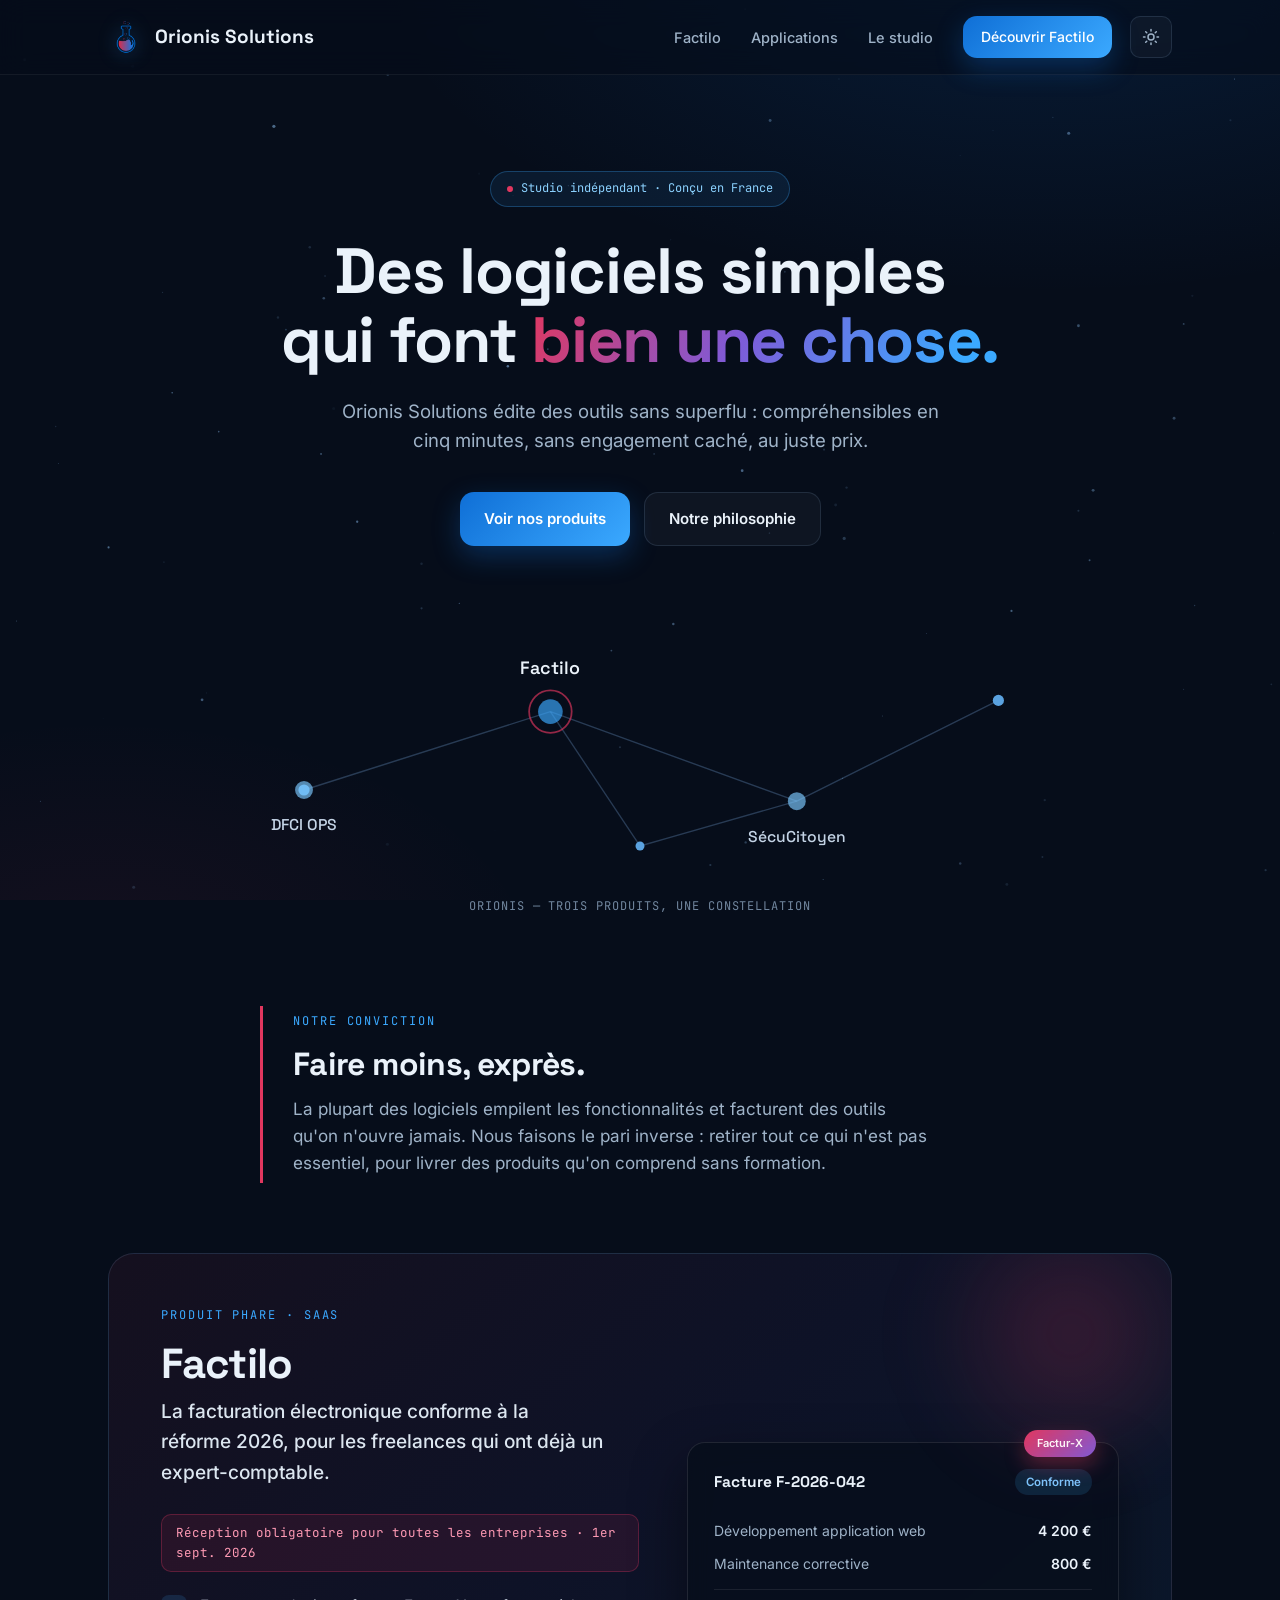
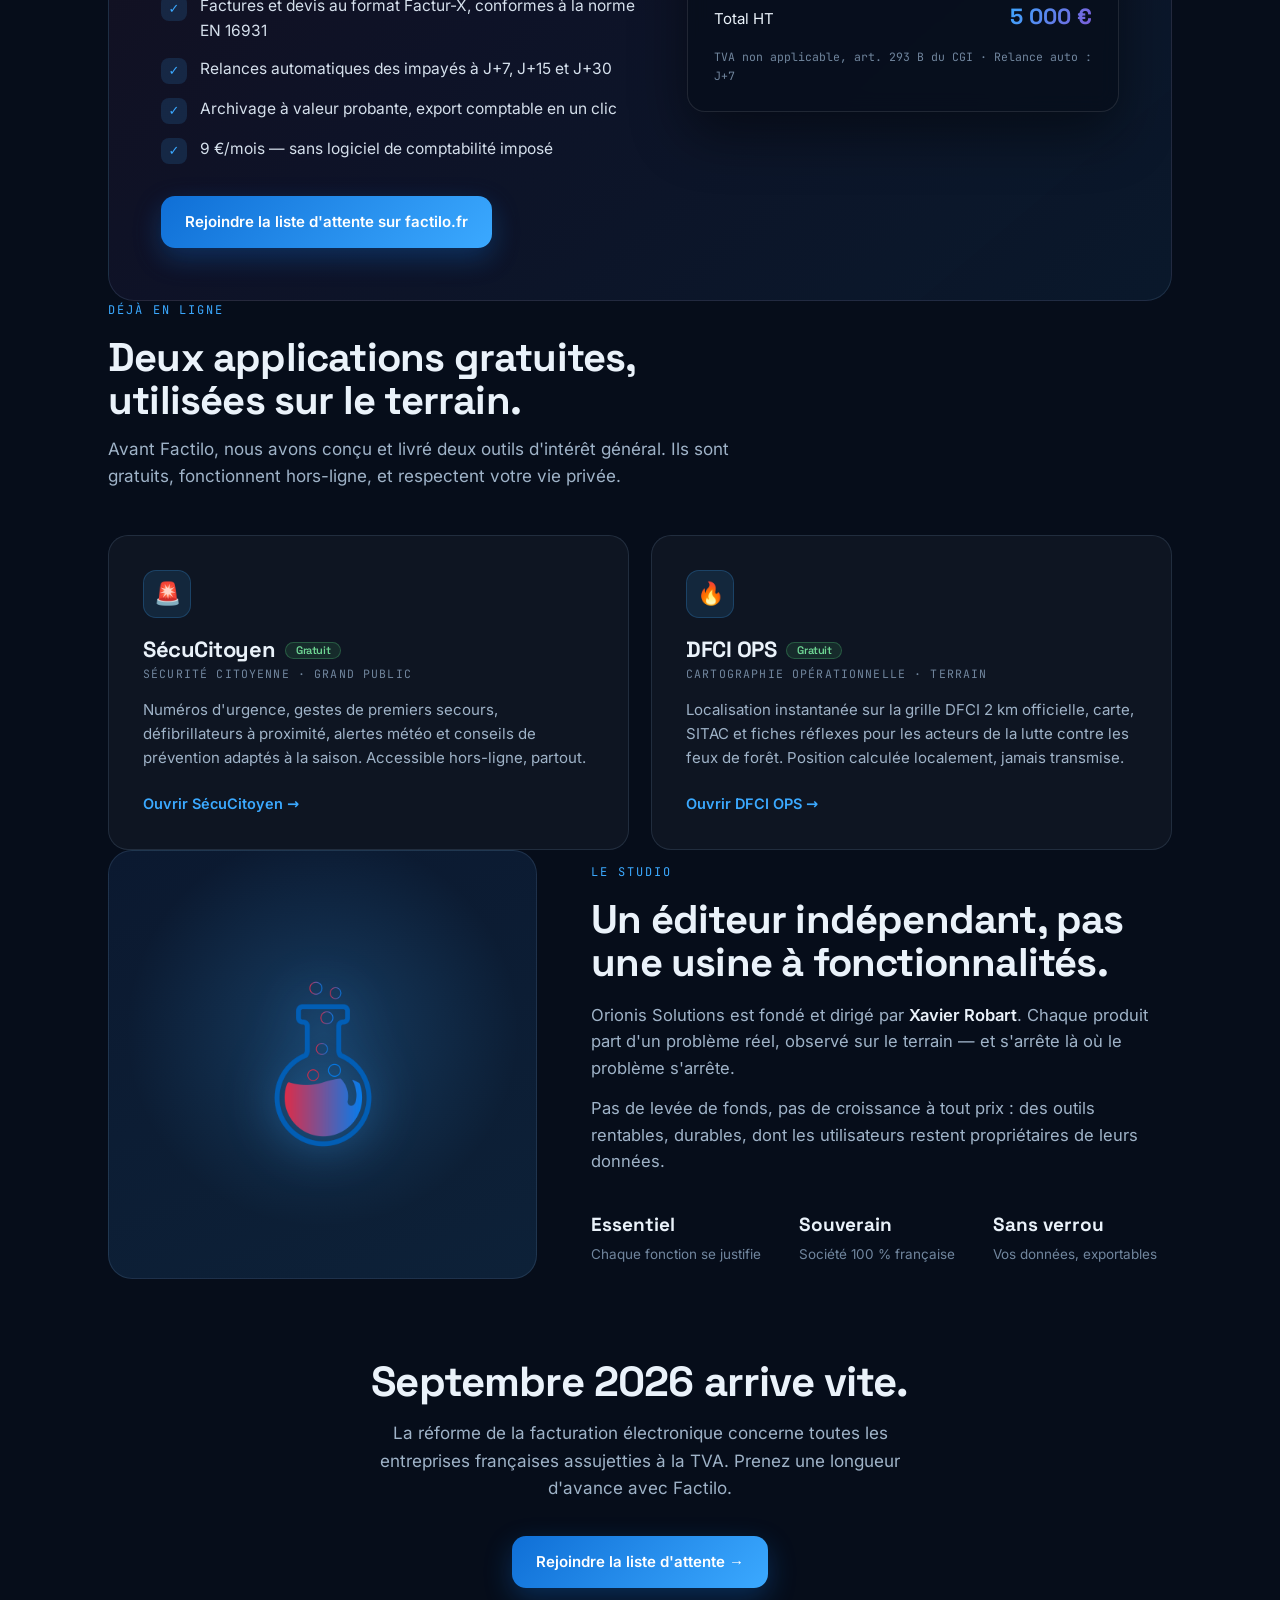
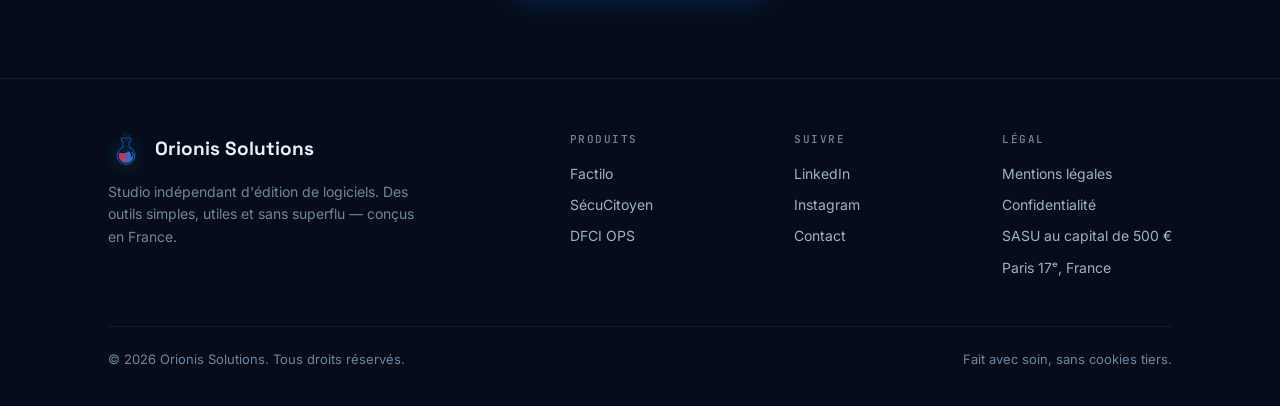
==== index.html @ c3710493 "Site vitrine Orionis Solutions : landing, mode clair, pages legales - Landing page (hero, constellat" ====
<!DOCTYPE html>
<html lang="fr">
<head>
<meta charset="utf-8">
<meta name="viewport" content="width=device-width, initial-scale=1">
<title>Orionis Solutions — Des logiciels simples qui font bien une chose</title>
<meta name="description" content="Studio indépendant d'édition de logiciels. Éditeur de Factilo (facturation électronique conforme 2026), SécuCitoyen et DFCI OPS. Conçus en France.">
<link rel="icon" type="image/png" href="favicon.png">
<link rel="apple-touch-icon" href="apple-touch-icon.png">
<link rel="canonical" href="https://orionis-solutions.fr/">
<meta property="og:type" content="website">
<meta property="og:site_name" content="Orionis Solutions">
<meta property="og:title" content="Orionis Solutions — Des logiciels simples qui font bien une chose">
<meta property="og:description" content="Studio indépendant d'édition de logiciels : Factilo, SécuCitoyen, DFCI OPS. Conçus en France.">
<meta property="og:url" content="https://orionis-solutions.fr/">
<meta property="og:image" content="https://orionis-solutions.fr/images/og-image.png">
<meta property="og:image:width" content="1200">
<meta property="og:image:height" content="630">
<meta property="og:image:alt" content="Orionis Solutions — Des logiciels simples qui font bien une chose.">
<meta property="og:locale" content="fr_FR">
<meta name="twitter:card" content="summary_large_image">
<meta name="twitter:image" content="https://orionis-solutions.fr/images/og-image.png">
<script>try{if(localStorage.getItem('theme')==='light')document.documentElement.dataset.theme='light'}catch(e){}</script>
<link rel="preload" href="fonts/space-grotesk-latin.woff2" as="font" type="font/woff2" crossorigin>
<link rel="preload" href="fonts/inter-latin.woff2" as="font" type="font/woff2" crossorigin>
<link rel="stylesheet" href="fonts/fonts.css">
<link rel="stylesheet" href="style.css">
</head>
<body>

<div class="sky"><canvas id="stars"></canvas></div>

<header>
  <div class="nav">
    <a class="brand" href="#top">
      <img src="images/logo-nobackground.png" alt="Logo Orionis Solutions">
      <span>Orionis Solutions</span>
    </a>
    <div class="nav-right">
      <nav class="nav-links" id="nav-menu" aria-label="Navigation principale">
        <a href="#factilo">Factilo</a>
        <a href="#apps">Applications</a>
        <a href="#studio">Le studio</a>
        <a class="btn btn-primary nav-cta" href="https://factilo.fr" target="_blank" rel="noopener">Découvrir Factilo</a>
      </nav>
      <button class="theme-toggle" aria-label="Activer le mode clair">
        <svg class="icon-sun" viewBox="0 0 24 24" width="18" height="18" fill="none" stroke="currentColor" stroke-width="2" stroke-linecap="round" aria-hidden="true"><circle cx="12" cy="12" r="4"/><path d="M12 2v2M12 20v2M4.93 4.93l1.41 1.41M17.66 17.66l1.41 1.41M2 12h2M20 12h2M4.93 19.07l1.41-1.41M17.66 6.34l1.41-1.41"/></svg>
        <svg class="icon-moon" viewBox="0 0 24 24" width="18" height="18" fill="none" stroke="currentColor" stroke-width="2" stroke-linecap="round" stroke-linejoin="round" aria-hidden="true"><path d="M21 12.79A9 9 0 1 1 11.21 3 7 7 0 0 0 21 12.79z"/></svg>
      </button>
      <button class="menu-toggle" aria-expanded="false" aria-controls="nav-menu" aria-label="Ouvrir le menu">
        <span></span><span></span>
      </button>
    </div>
  </div>
</header>

<main id="top">

  <!-- HERO -->
  <div class="hero wrap">
    <div class="badge"><i></i>Studio indépendant · Conçu en France</div>
    <h1>Des logiciels simples<br>qui font <em>bien une chose.</em></h1>
    <p>Orionis Solutions édite des outils sans superflu : compréhensibles en cinq minutes, sans engagement caché, au juste prix.</p>
    <div class="hero-ctas">
      <a class="btn btn-primary" href="#factilo">Voir nos produits</a>
      <a class="btn btn-ghost" href="#studio">Notre philosophie</a>
    </div>
  </div>

  <!-- CONSTELLATION -->
  <div class="constellation wrap" aria-hidden="true">
    <svg viewBox="0 0 1000 240" xmlns="http://www.w3.org/2000/svg" role="img">
      <g stroke="rgba(130,180,235,.28)" stroke-width="1.2">
        <line x1="200" y1="150" x2="420" y2="80"/>
        <line x1="420" y1="80" x2="640" y2="160"/>
        <line x1="640" y1="160" x2="820" y2="70"/>
        <line x1="420" y1="80" x2="500" y2="200"/>
        <line x1="640" y1="160" x2="500" y2="200"/>
      </g>
      <!-- étoiles secondaires -->
      <circle cx="200" cy="150" r="5" fill="#5aa2e0"/>
      <circle cx="500" cy="200" r="4" fill="#5aa2e0"/>
      <circle cx="820" cy="70" r="5" fill="#5aa2e0"/>
      <!-- Factilo -->
      <circle cx="420" cy="80" r="11" fill="#3ba9ff">
        <animate attributeName="opacity" values="1;.6;1" dur="3.4s" repeatCount="indefinite"/>
      </circle>
      <circle cx="420" cy="80" r="19" fill="none" stroke="rgba(225,55,95,.65)" stroke-width="1.6"/>
      <text class="t-main" x="420" y="46" text-anchor="middle" fill="#eaf2fa" font-family="Space Grotesk,sans-serif" font-weight="600" font-size="16">Factilo</text>
      <!-- SécuCitoyen -->
      <circle cx="640" cy="160" r="8" fill="#7cc8ff">
        <animate attributeName="opacity" values="1;.65;1" dur="4.1s" repeatCount="indefinite"/>
      </circle>
      <text x="640" y="196" text-anchor="middle" fill="#c4d4e6" font-family="Space Grotesk,sans-serif" font-weight="500" font-size="14">SécuCitoyen</text>
      <!-- DFCI OPS -->
      <circle cx="200" cy="150" r="8" fill="#7cc8ff">
        <animate attributeName="opacity" values="1;.65;1" dur="3.8s" repeatCount="indefinite"/>
      </circle>
      <text x="200" y="186" text-anchor="middle" fill="#c4d4e6" font-family="Space Grotesk,sans-serif" font-weight="500" font-size="14">DFCI OPS</text>
    </svg>
    <div class="const-caption">ORIONIS — TROIS PRODUITS, UNE CONSTELLATION</div>
  </div>

  <!-- MANIFESTO -->
  <div class="manifesto wrap">
    <div class="manifesto-box">
      <div class="eyebrow">Notre conviction</div>
      <h2>Faire moins, exprès.</h2>
      <p>La plupart des logiciels empilent les fonctionnalités et facturent des outils qu'on n'ouvre jamais. Nous faisons le pari inverse : retirer tout ce qui n'est pas essentiel, pour livrer des produits qu'on comprend sans formation.</p>
    </div>
  </div>

  <!-- FACTILO -->
  <section id="factilo" class="wrap">
    <div class="factilo-card">
      <div>
        <div class="eyebrow">Produit phare · SaaS</div>
        <h3>Factilo</h3>
        <p class="pitch">La facturation électronique conforme à la réforme 2026, pour les freelances qui ont déjà un expert-comptable.</p>
        <div class="deadline">Réception obligatoire pour toutes les entreprises · 1er sept. 2026</div>
        <div class="checks">
          <div class="check"><b>✓</b><span>Factures et devis au format Factur-X, conformes à la norme EN 16931</span></div>
          <div class="check"><b>✓</b><span>Relances automatiques des impayés à J+7, J+15 et J+30</span></div>
          <div class="check"><b>✓</b><span>Archivage à valeur probante, export comptable en un clic</span></div>
          <div class="check"><b>✓</b><span>9 €/mois — sans logiciel de comptabilité imposé</span></div>
        </div>
        <a class="btn btn-primary" href="https://factilo.fr" target="_blank" rel="noopener">Rejoindre la liste d'attente sur factilo.fr</a>
      </div>
      <div>
        <div class="invoice">
          <div class="inv-badge">Factur-X</div>
          <div class="invoice-head">
            <strong>Facture F-2026-042</strong>
            <span class="tag">Conforme</span>
          </div>
          <div class="inv-row"><span>Développement application web</span><span>4 200 €</span></div>
          <div class="inv-row"><span>Maintenance corrective</span><span>800 €</span></div>
          <div class="inv-sep"></div>
          <div class="inv-total"><span>Total HT</span><strong>5 000 €</strong></div>
          <div class="inv-note">TVA non applicable, art. 293 B du CGI · Relance auto : J+7</div>
        </div>
      </div>
    </div>
  </section>

  <!-- APPS GRATUITES -->
  <section id="apps" class="wrap">
    <div class="sec-head">
      <div class="eyebrow">Déjà en ligne</div>
      <h2>Deux applications gratuites, utilisées sur le terrain.</h2>
      <p>Avant Factilo, nous avons conçu et livré deux outils d'intérêt général. Ils sont gratuits, fonctionnent hors-ligne, et respectent votre vie privée.</p>
    </div>
    <div class="apps-grid">
      <article class="app-card">
        <div class="icon">🚨</div>
        <h3>SécuCitoyen<span class="free-pill">Gratuit</span></h3>
        <div class="kind">Sécurité citoyenne · Grand public</div>
        <p>Numéros d'urgence, gestes de premiers secours, défibrillateurs à proximité, alertes météo et conseils de prévention adaptés à la saison. Accessible hors-ligne, partout.</p>
        <a class="link" href="https://secucitoyen.vercel.app" target="_blank" rel="noopener">Ouvrir SécuCitoyen</a>
      </article>
      <article class="app-card">
        <div class="icon">🔥</div>
        <h3>DFCI OPS<span class="free-pill">Gratuit</span></h3>
        <div class="kind">Cartographie opérationnelle · Terrain</div>
        <p>Localisation instantanée sur la grille DFCI 2 km officielle, carte, SITAC et fiches réflexes pour les acteurs de la lutte contre les feux de forêt. Position calculée localement, jamais transmise.</p>
        <a class="link" href="https://dfci-ops.vercel.app" target="_blank" rel="noopener">Ouvrir DFCI OPS</a>
      </article>
    </div>
  </section>

  <!-- STUDIO -->
  <section id="studio" class="wrap">
    <div class="studio">
      <div class="studio-visual">
        <img src="images/logo-nobackground.png" alt="Logo Orionis Solutions : une fiole bleue et rouge">
      </div>
      <div>
        <div class="eyebrow">Le studio</div>
        <h2>Un éditeur indépendant, pas une usine à fonctionnalités.</h2>
        <p>Orionis Solutions est fondé et dirigé par <strong style="color:var(--txt)">Xavier Robart</strong>. Chaque produit part d'un problème réel, observé sur le terrain — et s'arrête là où le problème s'arrête.</p>
        <p>Pas de levée de fonds, pas de croissance à tout prix : des outils rentables, durables, dont les utilisateurs restent propriétaires de leurs données.</p>
        <div class="pillars">
          <div class="pillar"><strong>Essentiel</strong><span>Chaque fonction se justifie</span></div>
          <div class="pillar"><strong>Souverain</strong><span>Société 100 % française</span></div>
          <div class="pillar"><strong>Sans verrou</strong><span>Vos données, exportables</span></div>
        </div>
      </div>
    </div>
  </section>

  <!-- CTA FINAL -->
  <div class="final wrap">
    <h2>Septembre 2026 arrive vite.</h2>
    <p>La réforme de la facturation électronique concerne toutes les entreprises françaises assujetties à la TVA. Prenez une longueur d'avance avec Factilo.</p>
    <a class="btn btn-primary" href="https://factilo.fr" target="_blank" rel="noopener">Rejoindre la liste d'attente →</a>
  </div>

</main>

<footer id="contact">
  <div class="wrap">
    <div class="foot-grid">
      <div class="foot-brand">
        <div class="brand">
          <img src="images/logo-nobackground.png" alt="Logo Orionis Solutions">
          <span>Orionis Solutions</span>
        </div>
        <p>Studio indépendant d'édition de logiciels. Des outils simples, utiles et sans superflu — conçus en France.</p>
      </div>
      <div class="foot-col">
        <h4>Produits</h4>
        <a href="https://factilo.fr" target="_blank" rel="noopener">Factilo</a>
        <a href="https://secucitoyen.vercel.app" target="_blank" rel="noopener">SécuCitoyen</a>
        <a href="https://dfci-ops.vercel.app" target="_blank" rel="noopener">DFCI OPS</a>
      </div>
      <div class="foot-col">
        <h4>Suivre</h4>
        <a href="https://www.linkedin.com/company/orionis-solutions" target="_blank" rel="noopener">LinkedIn</a>
        <a href="https://www.instagram.com/orionis_solutions/" target="_blank" rel="noopener">Instagram</a>
        <a href="mailto:xav.robart@gmail.com">Contact</a>
      </div>
      <div class="foot-col">
        <h4>Légal</h4>
        <a href="mentions-legales.html">Mentions légales</a>
        <a href="politique-confidentialite.html">Confidentialité</a>
        <span>SASU au capital de 500 €</span>
        <span>Paris 17ᵉ, France</span>
      </div>
    </div>
    <div class="foot-legal">
      <span>© 2026 Orionis Solutions. Tous droits réservés.</span>
      <span>Fait avec soin, sans cookies tiers.</span>
    </div>
  </div>
</footer>

<button class="to-top" aria-label="Remonter en haut de la page">
  <svg viewBox="0 0 24 24" width="20" height="20" fill="none" stroke="currentColor" stroke-width="2" stroke-linecap="round" stroke-linejoin="round" aria-hidden="true"><path d="M12 19V5M5 12l7-7 7 7"/></svg>
</button>

<script src="main.js" defer></script>

</body>
</html>
---- fonts/fonts.css ----
﻿/* Inter — latin-ext */
@font-face {
  font-family: 'Inter';
  font-style: normal;
  font-weight: 400 600;
  font-display: swap;
  src: url(inter-latin-ext.woff2) format('woff2');
  unicode-range: U+0100-02BA, U+02BD-02C5, U+02C7-02CC, U+02CE-02D7, U+02DD-02FF, U+0304, U+0308, U+0329, U+1D00-1DBF, U+1E00-1E9F, U+1EF2-1EFF, U+2020, U+20A0-20AB, U+20AD-20C0, U+2113, U+2C60-2C7F, U+A720-A7FF;
}
/* Inter — latin */
@font-face {
  font-family: 'Inter';
  font-style: normal;
  font-weight: 400 600;
  font-display: swap;
  src: url(inter-latin.woff2) format('woff2');
  unicode-range: U+0000-00FF, U+0131, U+0152-0153, U+02BB-02BC, U+02C6, U+02DA, U+02DC, U+0304, U+0308, U+0329, U+2000-206F, U+20AC, U+2122, U+2191, U+2193, U+2212, U+2215, U+FEFF, U+FFFD;
}
/* JetBrains Mono — latin-ext */
@font-face {
  font-family: 'JetBrains Mono';
  font-style: normal;
  font-weight: 400 500;
  font-display: swap;
  src: url(jetbrains-mono-latin-ext.woff2) format('woff2');
  unicode-range: U+0100-02BA, U+02BD-02C5, U+02C7-02CC, U+02CE-02D7, U+02DD-02FF, U+0304, U+0308, U+0329, U+1D00-1DBF, U+1E00-1E9F, U+1EF2-1EFF, U+2020, U+20A0-20AB, U+20AD-20C0, U+2113, U+2C60-2C7F, U+A720-A7FF;
}
/* JetBrains Mono — latin */
@font-face {
  font-family: 'JetBrains Mono';
  font-style: normal;
  font-weight: 400 500;
  font-display: swap;
  src: url(jetbrains-mono-latin.woff2) format('woff2');
  unicode-range: U+0000-00FF, U+0131, U+0152-0153, U+02BB-02BC, U+02C6, U+02DA, U+02DC, U+0304, U+0308, U+0329, U+2000-206F, U+20AC, U+2122, U+2191, U+2193, U+2212, U+2215, U+FEFF, U+FFFD;
}
/* Space Grotesk — latin-ext */
@font-face {
  font-family: 'Space Grotesk';
  font-style: normal;
  font-weight: 400 700;
  font-display: swap;
  src: url(space-grotesk-latin-ext.woff2) format('woff2');
  unicode-range: U+0100-02BA, U+02BD-02C5, U+02C7-02CC, U+02CE-02D7, U+02DD-02FF, U+0304, U+0308, U+0329, U+1D00-1DBF, U+1E00-1E9F, U+1EF2-1EFF, U+2020, U+20A0-20AB, U+20AD-20C0, U+2113, U+2C60-2C7F, U+A720-A7FF;
}
/* Space Grotesk — latin */
@font-face {
  font-family: 'Space Grotesk';
  font-style: normal;
  font-weight: 400 700;
  font-display: swap;
  src: url(space-grotesk-latin.woff2) format('woff2');
  unicode-range: U+0000-00FF, U+0131, U+0152-0153, U+02BB-02BC, U+02C6, U+02DA, U+02DC, U+0304, U+0308, U+0329, U+2000-206F, U+20AC, U+2122, U+2191, U+2193, U+2212, U+2215, U+FEFF, U+FFFD;
}
---- style.css ----
:root{
  --bg:#060d1a;
  --bg-2:#0a1728;
  --panel:rgba(255,255,255,.035);
  --line:rgba(148,190,235,.14);
  --txt:#eaf2fa;
  --txt-2:#9fb3c8;
  --txt-3:#71869e;
  --blue:#3ba9ff;
  --blue-deep:#0f6fd6;
  --red:#e1375f;
  --r-lg:20px;
  --r-md:14px;
}
*{margin:0;padding:0;box-sizing:border-box}
html{scroll-behavior:smooth}
body{
  background:var(--bg);
  color:var(--txt);
  font-family:'Inter',system-ui,sans-serif;
  -webkit-font-smoothing:antialiased;
  overflow-x:hidden;
  line-height:1.6;
}
::selection{background:var(--blue-deep);color:#fff}
a{color:var(--blue);text-decoration:none}
h1,h2,h3,.display{font-family:'Space Grotesk',sans-serif;letter-spacing:-.02em;line-height:1.08}
.mono{font-family:'JetBrains Mono',monospace}
.wrap{max-width:1120px;margin:0 auto;padding:0 28px}
.eyebrow{
  font-family:'JetBrains Mono',monospace;
  font-size:12px;letter-spacing:.16em;text-transform:uppercase;
  color:var(--blue);margin-bottom:16px;
}
.btn{
  display:inline-flex;align-items:center;gap:10px;
  padding:14px 24px;border-radius:var(--r-md);
  font-weight:600;font-size:15px;font-family:'Inter',sans-serif;
  transition:transform .18s ease, box-shadow .18s ease, background .18s ease, border-color .18s ease;
}
.btn-primary{
  background:linear-gradient(135deg,var(--blue-deep),var(--blue));
  color:#fff;box-shadow:0 10px 28px rgba(15,111,214,.32);
}
.btn-primary:hover{transform:translateY(-2px);box-shadow:0 14px 36px rgba(15,111,214,.45)}
.btn-ghost{
  background:var(--panel);border:1px solid var(--line);color:var(--txt);
}
.btn-ghost:hover{border-color:rgba(59,169,255,.5);background:rgba(255,255,255,.06)}
.btn:focus-visible,a:focus-visible{outline:2px solid var(--blue);outline-offset:3px;border-radius:6px}

/* ---------- Fond étoilé global ---------- */
.sky{
  position:fixed;inset:0;z-index:0;pointer-events:none;
  background:
    radial-gradient(1100px 560px at 82% -6%, rgba(15,111,214,.16), transparent 62%),
    radial-gradient(800px 460px at 8% 108%, rgba(225,55,95,.07), transparent 55%),
    var(--bg);
}
.sky canvas{position:absolute;inset:0;width:100%;height:100%}
main,header,footer{position:relative;z-index:1}

/* ---------- Header ---------- */
header{
  position:sticky;top:0;z-index:50;
  backdrop-filter:blur(14px);
  background:rgba(6,13,26,.6);
  border-bottom:1px solid rgba(255,255,255,.06);
}
.nav{
  display:flex;align-items:center;justify-content:space-between;
  padding:16px 28px;max-width:1120px;margin:0 auto;
}
.brand{display:flex;align-items:center;gap:11px;color:var(--txt)}
.brand img{width:36px;height:36px;object-fit:contain;filter:drop-shadow(0 0 10px rgba(59,169,255,.35))}
.brand span{font-family:'Space Grotesk',sans-serif;font-weight:700;font-size:19px}
.nav-links{display:flex;align-items:center;gap:30px}
.nav-links a{color:var(--txt-2);font-size:14.5px;font-weight:500;transition:color .15s}
.nav-links a:hover{color:var(--txt)}
.nav-links a.nav-cta,.nav-links a.nav-cta:hover{color:#fff}
.nav-cta{padding:10px 18px !important;font-size:14px !important}

/* actions du header (thème + burger) */
.nav-right{display:flex;align-items:center;gap:12px}
.nav-right .nav-links{margin-right:6px}
.theme-toggle{
  display:inline-flex;align-items:center;justify-content:center;
  width:42px;height:42px;border-radius:10px;
  border:1px solid var(--line);background:var(--panel);
  color:var(--txt-2);cursor:pointer;
  transition:color .15s,border-color .15s;
}
.theme-toggle:hover{color:var(--txt);border-color:rgba(59,169,255,.5)}
.theme-toggle .icon-moon{display:none}
[data-theme="light"] .theme-toggle .icon-sun{display:none}
[data-theme="light"] .theme-toggle .icon-moon{display:block}

/* menu mobile */
.menu-toggle{
  display:none;flex-direction:column;align-items:center;justify-content:center;gap:5px;
  width:42px;height:42px;border-radius:10px;
  border:1px solid var(--line);background:var(--panel);cursor:pointer;
}
.menu-toggle span{
  display:block;width:18px;height:2px;border-radius:2px;background:var(--txt);
  transition:transform .2s ease;
}
.menu-toggle[aria-expanded="true"] span:first-child{transform:translateY(3.5px) rotate(45deg)}
.menu-toggle[aria-expanded="true"] span:last-child{transform:translateY(-3.5px) rotate(-45deg)}
@media(max-width:720px){
  .menu-toggle{display:flex}
  .nav-links{
    position:absolute;top:100%;left:0;right:0;
    display:none;flex-direction:column;align-items:stretch;gap:2px;
    padding:12px 28px 20px;
    background:rgba(6,13,26,.96);backdrop-filter:blur(14px);
    border-bottom:1px solid var(--line);
  }
  .nav-links.open{display:flex}
  .nav-links a{padding:11px 0;font-size:16px}
  .nav-links .nav-cta{margin-top:12px;justify-content:center;padding:13px 18px !important;font-size:15px !important}
}

/* ---------- Hero ---------- */
.hero{padding:96px 0 40px;text-align:center}
.hero .badge{
  display:inline-flex;align-items:center;gap:8px;
  padding:7px 16px;border-radius:999px;
  background:rgba(59,169,255,.09);border:1px solid rgba(59,169,255,.28);
  font-family:'JetBrains Mono',monospace;font-size:12px;color:#8cd2ff;
  margin-bottom:30px;
}
.hero .badge i{width:6px;height:6px;border-radius:50%;background:var(--red);display:inline-block}
.hero h1{
  font-size:clamp(38px,6vw,64px);font-weight:700;
  max-width:820px;margin:0 auto 22px;text-wrap:balance;
}
.hero h1 em{
  font-style:normal;
  background:linear-gradient(115deg,var(--red) 0%,#7e5bd8 45%,var(--blue) 90%);
  -webkit-background-clip:text;background-clip:text;-webkit-text-fill-color:transparent;
}
.hero p{
  font-size:18.5px;color:var(--txt-2);max-width:600px;margin:0 auto 36px;text-wrap:pretty;
}
.hero-ctas{display:flex;gap:14px;justify-content:center;flex-wrap:wrap}

/* ---------- Constellation produits ---------- */
.constellation{padding:36px 0 20px}
.constellation svg{width:100%;height:auto;display:block}
.const-caption{
  text-align:center;font-family:'JetBrains Mono',monospace;
  font-size:12px;color:var(--txt-3);margin-top:6px;letter-spacing:.08em;
}

/* ---------- Manifesto ---------- */
.manifesto{padding:70px 0}
.manifesto-box{
  border-left:3px solid var(--red);
  padding:6px 0 6px 30px;max-width:760px;margin:0 auto;
}
.manifesto-box h2{font-size:clamp(24px,3.4vw,32px);margin-bottom:14px}
.manifesto-box p{color:var(--txt-2);font-size:17px;max-width:640px}

/* ---------- Sections ---------- */
section{padding:56px 0}
.sec-head{max-width:640px;margin-bottom:44px}
.sec-head h2{font-size:clamp(28px,4vw,40px);margin-bottom:14px;text-wrap:balance}
.sec-head p{color:var(--txt-2);font-size:17px}

/* ---------- Factilo featured ---------- */
.factilo-card{
  position:relative;overflow:hidden;
  border-radius:26px;border:1px solid var(--line);
  background:linear-gradient(140deg,rgba(225,55,95,.07),rgba(126,91,216,.07) 45%,rgba(59,169,255,.08));
  padding:52px;
  display:grid;grid-template-columns:1.05fr .95fr;gap:48px;align-items:center;
}
.factilo-card::after{
  content:"";position:absolute;top:-70px;right:-50px;width:300px;height:300px;
  background:radial-gradient(circle,rgba(225,55,95,.22),transparent 70%);
  filter:blur(34px);pointer-events:none;
}
.factilo-card h3{font-size:clamp(30px,4vw,42px);margin-bottom:10px}
.factilo-card .pitch{font-size:19px;color:#dce6f0;font-weight:500;margin-bottom:26px;text-wrap:pretty}
.checks{display:flex;flex-direction:column;gap:13px;margin-bottom:32px}
.check{display:flex;align-items:flex-start;gap:13px;font-size:15.5px;color:#d5e0ec}
.check b{
  flex:none;width:26px;height:26px;border-radius:8px;margin-top:1px;
  background:rgba(59,169,255,.15);color:var(--blue);
  display:grid;place-items:center;font-size:13px;font-weight:700;
}
.deadline{
  display:inline-flex;align-items:center;gap:9px;
  padding:8px 14px;border-radius:10px;margin-bottom:22px;
  background:rgba(225,55,95,.1);border:1px solid rgba(225,55,95,.3);
  font-family:'JetBrains Mono',monospace;font-size:12.5px;color:#ff9ab4;
}

/* facture mockup */
.invoice{
  position:relative;border-radius:18px;border:1px solid rgba(255,255,255,.1);
  background:rgba(6,13,26,.72);backdrop-filter:blur(10px);
  padding:26px;box-shadow:0 22px 55px rgba(0,0,0,.45);
}
.invoice-head{display:flex;justify-content:space-between;align-items:center;margin-bottom:20px}
.invoice-head strong{font-family:'Space Grotesk',sans-serif;font-size:15.5px}
.tag{
  font-size:11.5px;font-weight:600;padding:4px 11px;border-radius:999px;
  background:rgba(59,169,255,.14);color:#7cc8ff;
}
.inv-row{display:flex;justify-content:space-between;font-size:14px;color:var(--txt-2);padding:5px 0}
.inv-row span:last-child{color:var(--txt);font-weight:600}
.inv-sep{height:1px;background:rgba(255,255,255,.08);margin:9px 0}
.inv-total{display:flex;justify-content:space-between;align-items:baseline;font-size:15px}
.inv-total strong{
  font-family:'Space Grotesk',sans-serif;font-size:22px;
  background:linear-gradient(120deg,var(--blue),#7e5bd8);
  -webkit-background-clip:text;background-clip:text;-webkit-text-fill-color:transparent;
}
.inv-note{margin-top:14px;font-family:'JetBrains Mono',monospace;font-size:11.5px;color:var(--txt-3)}
.inv-badge{
  position:absolute;top:-13px;right:22px;
  padding:5px 13px;border-radius:999px;font-size:11px;font-weight:600;
  background:linear-gradient(135deg,var(--red),#7e5bd8);color:#fff;
  box-shadow:0 8px 20px rgba(225,55,95,.35);
}

/* ---------- Apps gratuites ---------- */
.apps-grid{display:grid;grid-template-columns:1fr 1fr;gap:22px}
.app-card{
  display:flex;flex-direction:column;
  border-radius:var(--r-lg);border:1px solid var(--line);
  background:var(--panel);padding:34px;
  transition:transform .2s ease,border-color .2s ease,background .2s ease;
}
.app-card:hover{transform:translateY(-4px);border-color:rgba(59,169,255,.4);background:rgba(255,255,255,.05)}
.app-card .icon{
  width:48px;height:48px;border-radius:13px;margin-bottom:20px;
  display:grid;place-items:center;font-size:22px;
  background:rgba(59,169,255,.12);border:1px solid rgba(59,169,255,.22);
}
.app-card h3{font-size:22px;margin-bottom:4px;color:var(--txt)}
.app-card .kind{font-family:'JetBrains Mono',monospace;font-size:11.5px;color:var(--txt-3);letter-spacing:.1em;text-transform:uppercase;margin-bottom:14px}
.app-card p{font-size:15px;color:var(--txt-2);flex:1;margin-bottom:22px}
.app-card .link{font-weight:600;font-size:14.5px}
.app-card .link::after{content:" →";transition:margin .15s}
.app-card:hover .link::after{margin-left:4px}
.free-pill{
  display:inline-block;margin-left:10px;padding:2px 10px;border-radius:999px;
  font-size:11px;font-weight:600;vertical-align:3px;
  background:rgba(80,200,120,.13);color:#6fd694;border:1px solid rgba(80,200,120,.3);
}

/* ---------- Studio ---------- */
.studio{display:grid;grid-template-columns:.85fr 1.15fr;gap:54px;align-items:center}
.studio-visual{
  position:relative;aspect-ratio:1/1;border-radius:24px;overflow:hidden;
  border:1px solid var(--line);
  background:linear-gradient(160deg,#0b1930,#0d2138);
  display:grid;place-items:center;
}
.studio-visual::before{
  content:"";position:absolute;inset:0;
  background:radial-gradient(circle at 50% 42%,rgba(59,169,255,.22),transparent 60%);
}
.studio-visual img{position:relative;width:44%;filter:drop-shadow(0 0 26px rgba(59,169,255,.45))}
.studio h2{font-size:clamp(28px,4vw,40px);margin-bottom:18px;text-wrap:balance}
.studio p{color:var(--txt-2);font-size:16.5px;max-width:560px}
.studio p + p{margin-top:14px}
.pillars{display:flex;gap:38px;margin-top:36px;flex-wrap:wrap}
.pillar strong{
  display:block;font-family:'Space Grotesk',sans-serif;font-size:19px;font-weight:700;color:var(--txt);
}
.pillar span{font-size:13.5px;color:var(--txt-3)}

/* ---------- CTA final ---------- */
.final{
  text-align:center;padding:80px 0 90px;
}
.final h2{font-size:clamp(28px,4.4vw,42px);margin-bottom:16px;text-wrap:balance}
.final p{color:var(--txt-2);font-size:17px;max-width:540px;margin:0 auto 34px}

/* ---------- Footer ---------- */
footer{border-top:1px solid rgba(255,255,255,.07);background:rgba(6,13,26,.5);padding:52px 0 36px}
.foot-grid{display:flex;justify-content:space-between;gap:36px;flex-wrap:wrap;margin-bottom:38px}
.foot-brand{max-width:320px}
.foot-brand .brand{margin-bottom:14px}
.foot-brand p{font-size:14px;color:var(--txt-3)}
.foot-col h4{
  font-family:'JetBrains Mono',monospace;font-size:11px;font-weight:500;
  letter-spacing:.14em;text-transform:uppercase;color:var(--txt-3);margin-bottom:14px;
}
.foot-col a,.foot-col span{display:block;font-size:14px;color:var(--txt-2);margin-bottom:9px}
.foot-col a:hover{color:var(--txt)}
.foot-legal{
  border-top:1px solid rgba(255,255,255,.06);padding-top:22px;
  font-size:13px;color:var(--txt-3);
  display:flex;justify-content:space-between;gap:14px;flex-wrap:wrap;
}

/* ---------- Bouton remonter ---------- */
.to-top{
  position:fixed;right:22px;bottom:22px;z-index:40;
  width:46px;height:46px;border-radius:50%;
  border:1px solid var(--line);
  background:rgba(6,13,26,.8);backdrop-filter:blur(8px);
  color:var(--txt-2);cursor:pointer;
  display:grid;place-items:center;
  opacity:0;pointer-events:none;transform:translateY(10px);
  transition:opacity .25s ease,transform .25s ease,color .15s,border-color .15s;
}
.to-top.show{opacity:1;pointer-events:auto;transform:none}
.to-top:hover{color:var(--txt);border-color:rgba(59,169,255,.5)}

/* ---------- Pages légales ---------- */
.back-link{color:var(--txt-2);font-size:14.5px;font-weight:500;transition:color .15s}
.back-link:hover{color:var(--txt)}
.legal{max-width:760px;margin:0 auto;padding:64px 28px 80px}
.legal h1{font-size:clamp(30px,5vw,42px);margin-bottom:10px}
.legal .updated{font-family:'JetBrains Mono',monospace;font-size:12px;color:var(--txt-3);margin-bottom:42px}
.legal h2{font-size:21px;margin:38px 0 12px}
.legal p,.legal li{color:var(--txt-2);font-size:15.5px}
.legal p + p{margin-top:10px}
.legal ul{padding-left:22px;margin:10px 0}
.legal li{margin-bottom:6px}
.legal mark{
  background:rgba(225,55,95,.14);color:#ff9ab4;
  padding:1px 7px;border-radius:6px;
  font-family:'JetBrains Mono',monospace;font-size:.88em;
}

/* ---------- Responsive ---------- */
@media(max-width:900px){
  .factilo-card{grid-template-columns:1fr;padding:36px 28px}
  .studio{grid-template-columns:1fr}
  .studio-visual{max-width:380px;margin:0 auto}
}
@media(max-width:680px){
  .apps-grid{grid-template-columns:1fr}
  .hero{padding-top:70px}
}
@media(prefers-reduced-motion:reduce){
  *,*::before,*::after{animation:none !important;transition:none !important}
  html{scroll-behavior:auto}
}

/* ---------- Mode clair ---------- */
:root{color-scheme:dark}
[data-theme="light"]{
  color-scheme:light;
  --bg:#f3f6fb;
  --bg-2:#e8eef7;
  --panel:rgba(16,50,100,.045);
  --line:rgba(16,60,120,.15);
  --txt:#14263e;
  --txt-2:#3f5570;
  --txt-3:#5c7186;
  --blue:#0f6fd6;
  --blue-deep:#0b5cb4;
}
[data-theme="light"] .sky{
  background:
    radial-gradient(1100px 560px at 82% -6%, rgba(15,111,214,.10), transparent 62%),
    radial-gradient(800px 460px at 8% 108%, rgba(225,55,95,.05), transparent 55%),
    var(--bg);
}
[data-theme="light"] header{background:rgba(243,246,251,.78);border-bottom-color:rgba(16,60,120,.1)}
[data-theme="light"] .hero .badge{background:rgba(15,111,214,.07);border-color:rgba(15,111,214,.3);color:#0b5cb4}
[data-theme="light"] .hero h1 em{
  background:linear-gradient(115deg,#c9204a 0%,#5d3fb0 45%,#0f6fd6 90%);
  -webkit-background-clip:text;background-clip:text;
}
[data-theme="light"] .btn-ghost:hover{background:rgba(16,60,120,.06)}
[data-theme="light"] .constellation g{stroke:rgba(15,90,170,.3)}
[data-theme="light"] .constellation text{fill:#51677f}
[data-theme="light"] .constellation text.t-main{fill:#14263e}
[data-theme="light"] .factilo-card .pitch{color:#2a3c52}
[data-theme="light"] .factilo-card::after{background:radial-gradient(circle,rgba(225,55,95,.12),transparent 70%)}
[data-theme="light"] .check{color:#3f5570}
[data-theme="light"] .deadline{background:rgba(225,55,95,.08);color:#ad1a41}
[data-theme="light"] .invoice{background:rgba(255,255,255,.9);border-color:rgba(16,60,120,.14);box-shadow:0 22px 55px rgba(30,60,110,.16)}
[data-theme="light"] .inv-sep{background:rgba(16,60,120,.12)}
[data-theme="light"] .tag{background:rgba(15,111,214,.1);color:#0b5cb4}
[data-theme="light"] .app-card:hover{background:rgba(16,60,120,.055)}
[data-theme="light"] .free-pill{background:rgba(22,140,75,.1);color:#187a45;border-color:rgba(22,140,75,.3)}
[data-theme="light"] .studio-visual{background:linear-gradient(160deg,#dde8f5,#eaf1f9)}
[data-theme="light"] .studio-visual::before{background:radial-gradient(circle at 50% 42%,rgba(59,169,255,.18),transparent 60%)}
[data-theme="light"] footer{background:rgba(243,246,251,.6);border-top-color:rgba(16,60,120,.1)}
[data-theme="light"] .foot-legal{border-top-color:rgba(16,60,120,.08)}
[data-theme="light"] .to-top{background:rgba(243,246,251,.85)}
[data-theme="light"] .legal mark{background:rgba(225,55,95,.1);color:#a2183d}
@media(max-width:720px){
  [data-theme="light"] .nav-links{background:rgba(243,246,251,.97)}
}
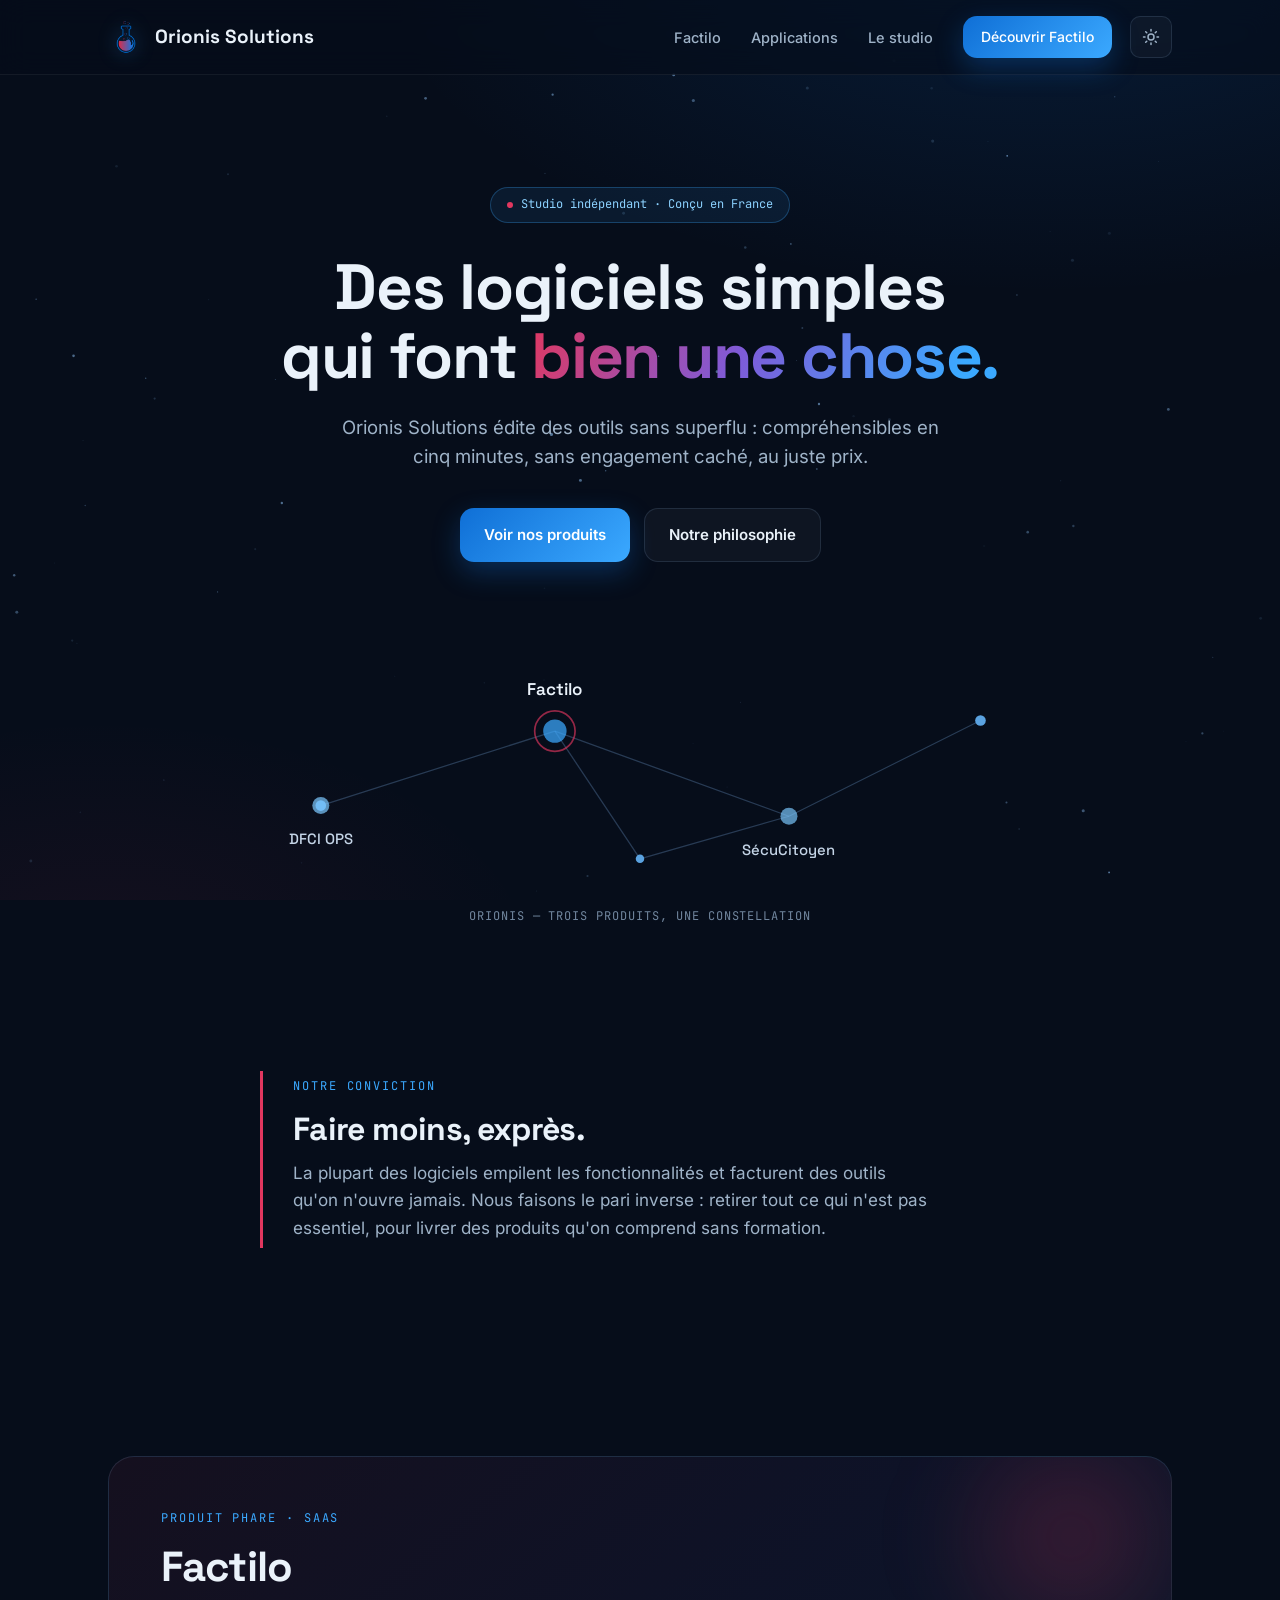
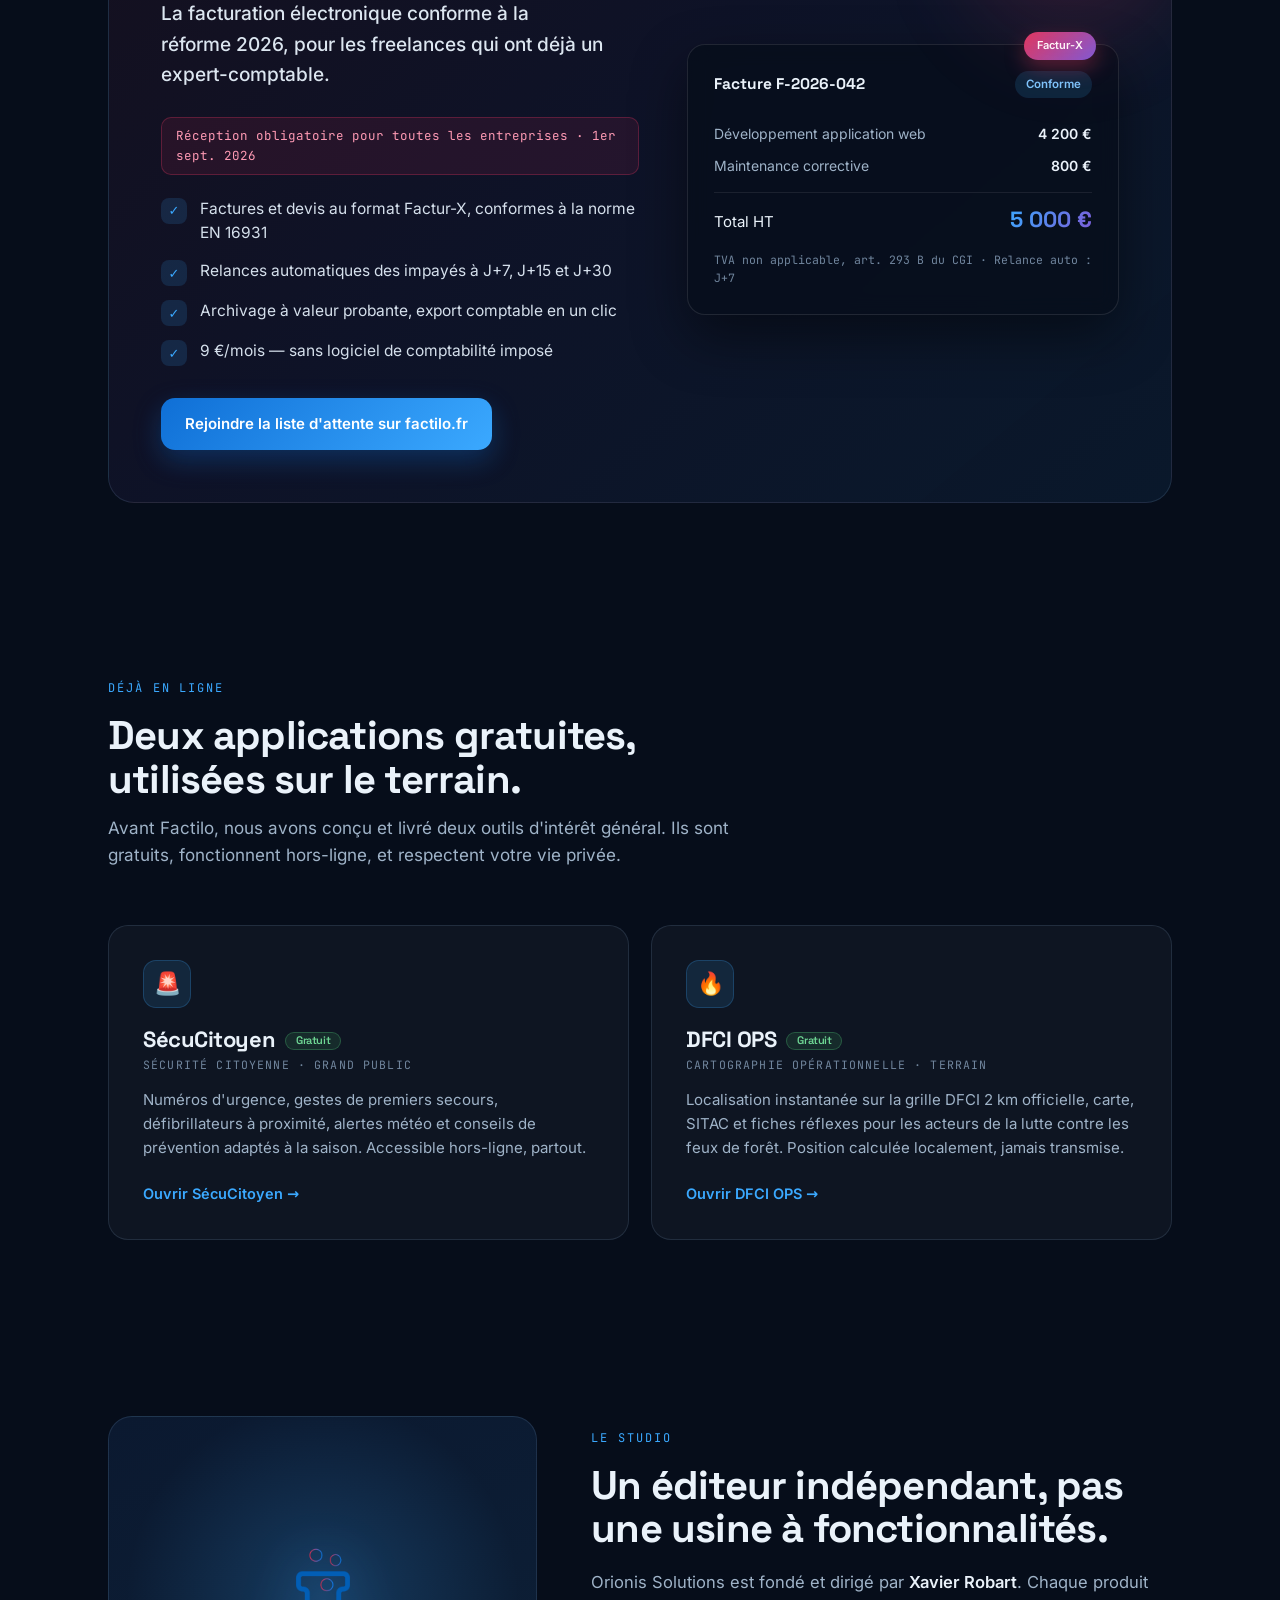
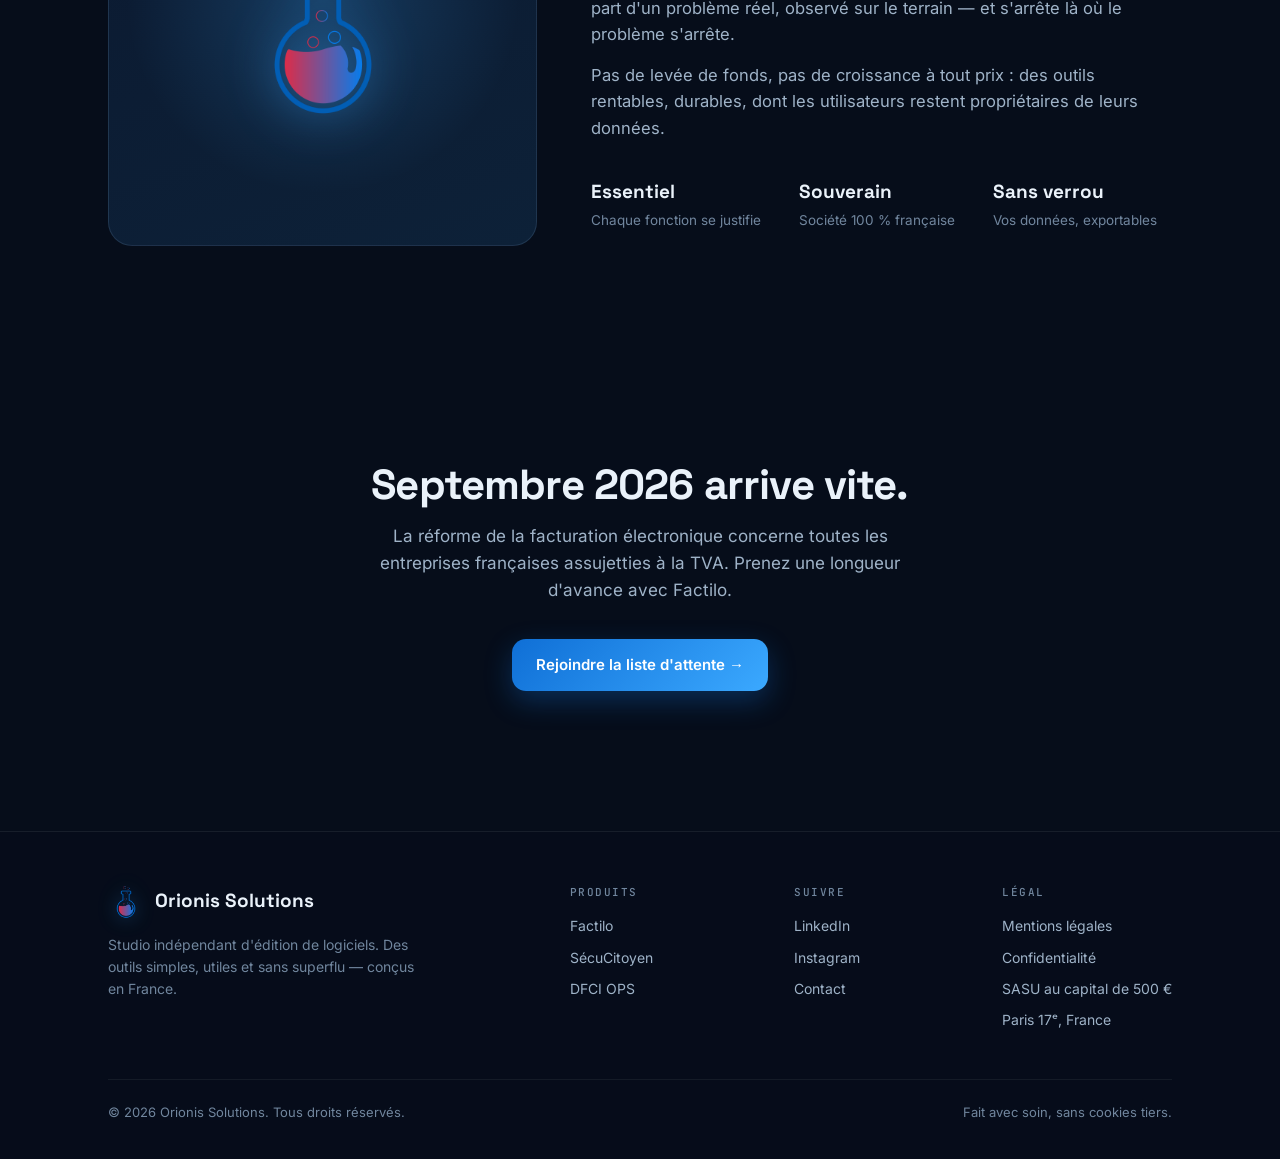
==== commit dfd2f8ea: "amelioration des espacements entre les sections" ====
--- a/index.html
+++ b/index.html
@@ -5,8 +5,8 @@
 <meta name="viewport" content="width=device-width, initial-scale=1">
 <title>Orionis Solutions — Des logiciels simples qui font bien une chose</title>
 <meta name="description" content="Studio indépendant d'édition de logiciels. Éditeur de Factilo (facturation électronique conforme 2026), SécuCitoyen et DFCI OPS. Conçus en France.">
-<link rel="icon" type="image/png" href="favicon.png">
-<link rel="apple-touch-icon" href="apple-touch-icon.png">
+<link rel="icon" type="image/png" href="images/favicon.png">
+<link rel="apple-touch-icon" href="images/apple-touch-icon.png">
 <link rel="canonical" href="https://orionis-solutions.fr/">
 <meta property="og:type" content="website">
 <meta property="og:site_name" content="Orionis Solutions">
--- a/style.css
+++ b/style.css
@@ -122,7 +122,7 @@
 }
 
 /* ---------- Hero ---------- */
-.hero{padding:96px 0 40px;text-align:center}
+.hero{padding:clamp(84px,10vw,112px) 28px 44px;text-align:center}
 .hero .badge{
   display:inline-flex;align-items:center;gap:8px;
   padding:7px 16px;border-radius:999px;
@@ -146,7 +146,7 @@
 .hero-ctas{display:flex;gap:14px;justify-content:center;flex-wrap:wrap}
 
 /* ---------- Constellation produits ---------- */
-.constellation{padding:36px 0 20px}
+.constellation{padding:40px 28px 24px}
 .constellation svg{width:100%;height:auto;display:block}
 .const-caption{
   text-align:center;font-family:'JetBrains Mono',monospace;
@@ -154,7 +154,7 @@
 }
 
 /* ---------- Manifesto ---------- */
-.manifesto{padding:70px 0}
+.manifesto{padding:clamp(76px,10vw,120px) 28px}
 .manifesto-box{
   border-left:3px solid var(--red);
   padding:6px 0 6px 30px;max-width:760px;margin:0 auto;
@@ -163,8 +163,8 @@
 .manifesto-box p{color:var(--txt-2);font-size:17px;max-width:640px}
 
 /* ---------- Sections ---------- */
-section{padding:56px 0}
-.sec-head{max-width:640px;margin-bottom:44px}
+section.wrap{padding:clamp(60px,8vw,88px) 28px}
+.sec-head{max-width:640px;margin-bottom:clamp(40px,5vw,56px)}
 .sec-head h2{font-size:clamp(28px,4vw,40px);margin-bottom:14px;text-wrap:balance}
 .sec-head p{color:var(--txt-2);font-size:17px}
 
@@ -276,7 +276,7 @@
 
 /* ---------- CTA final ---------- */
 .final{
-  text-align:center;padding:80px 0 90px;
+  text-align:center;padding:clamp(88px,11vw,128px) 28px clamp(96px,12vw,140px);
 }
 .final h2{font-size:clamp(28px,4.4vw,42px);margin-bottom:16px;text-wrap:balance}
 .final p{color:var(--txt-2);font-size:17px;max-width:540px;margin:0 auto 34px}
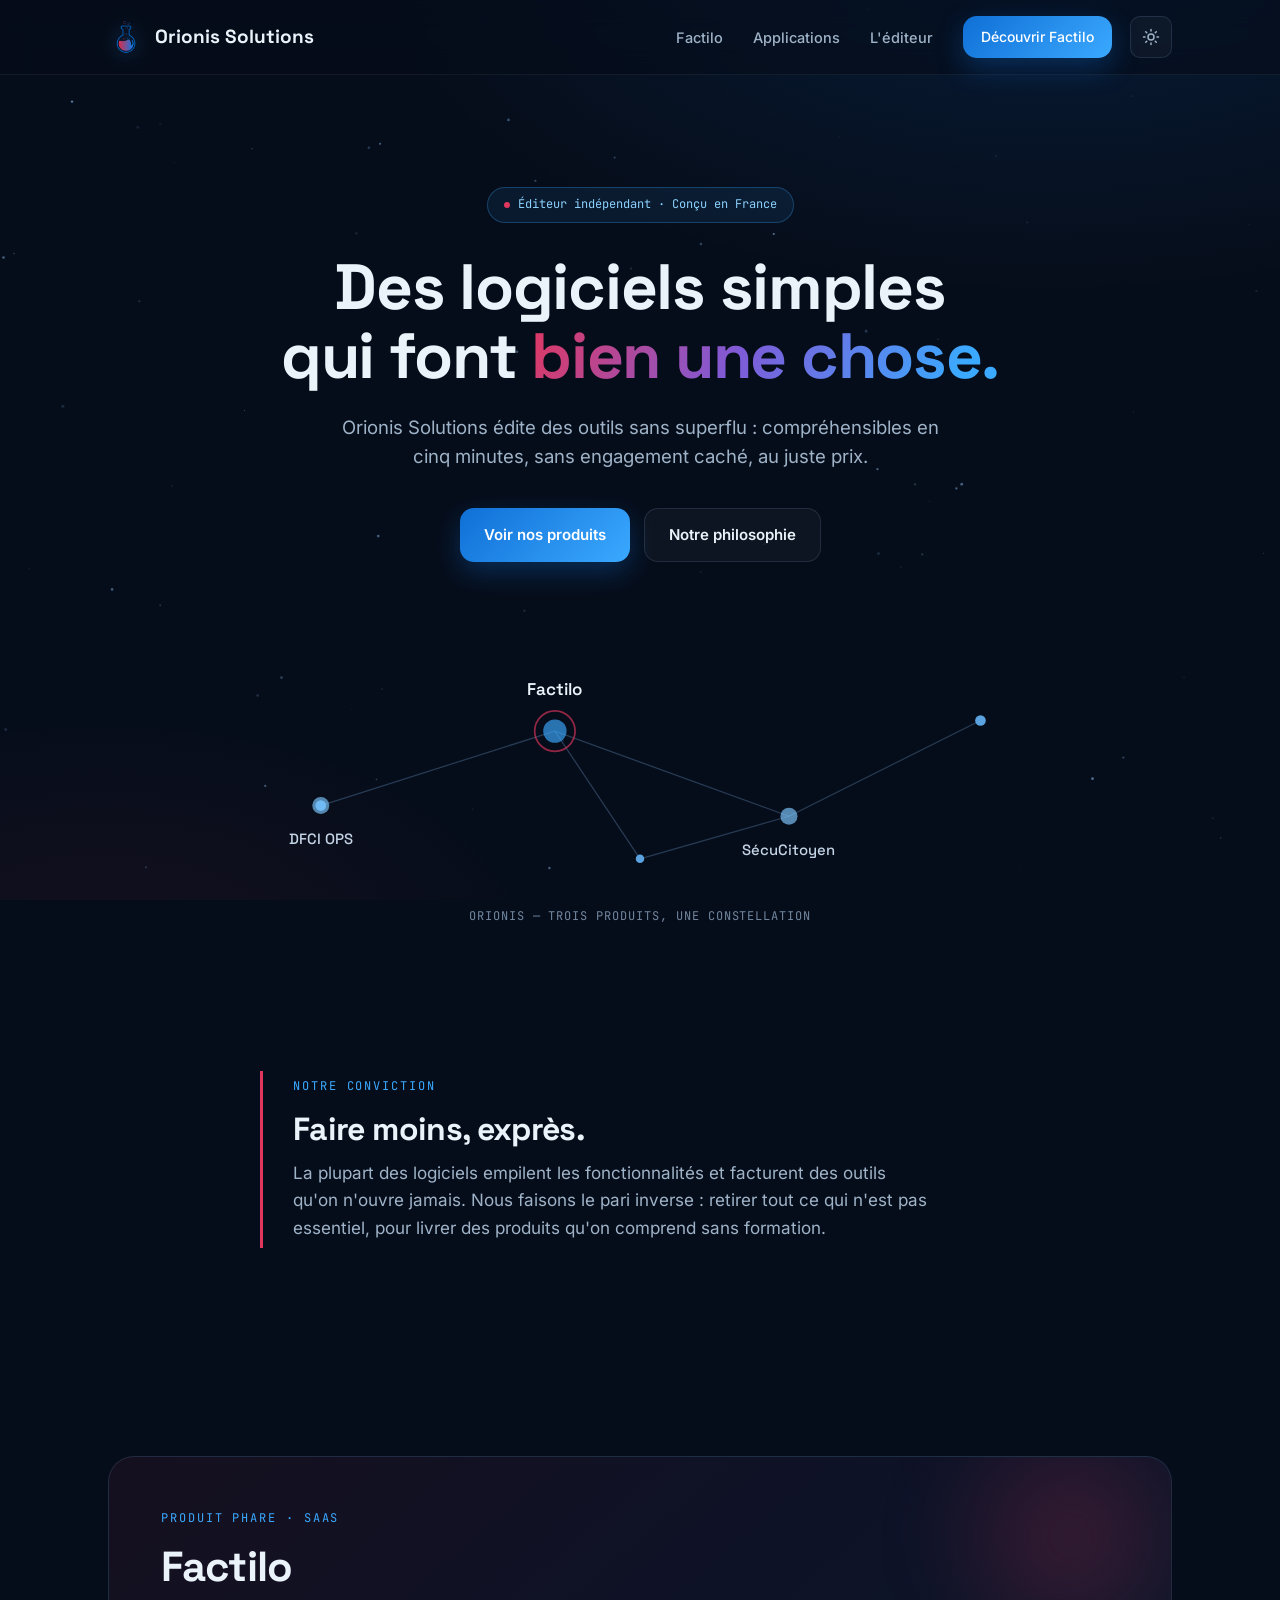
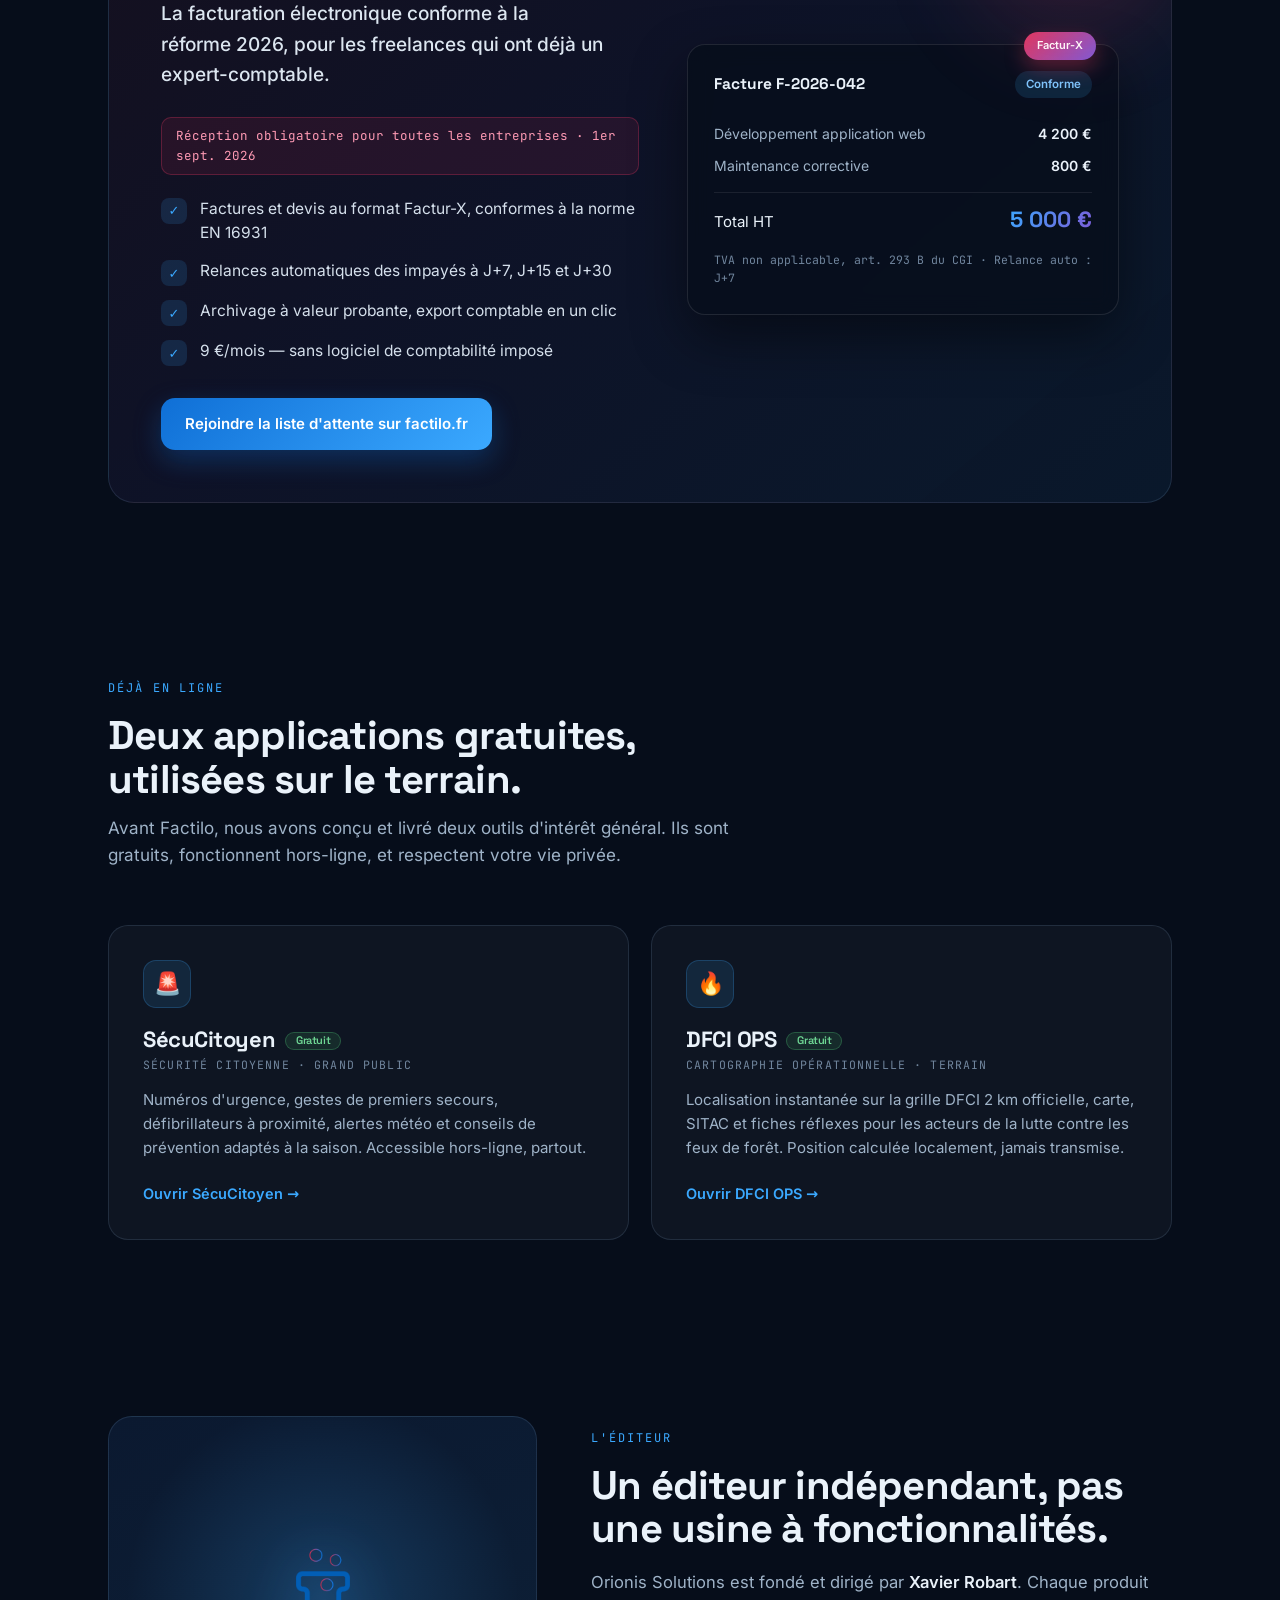
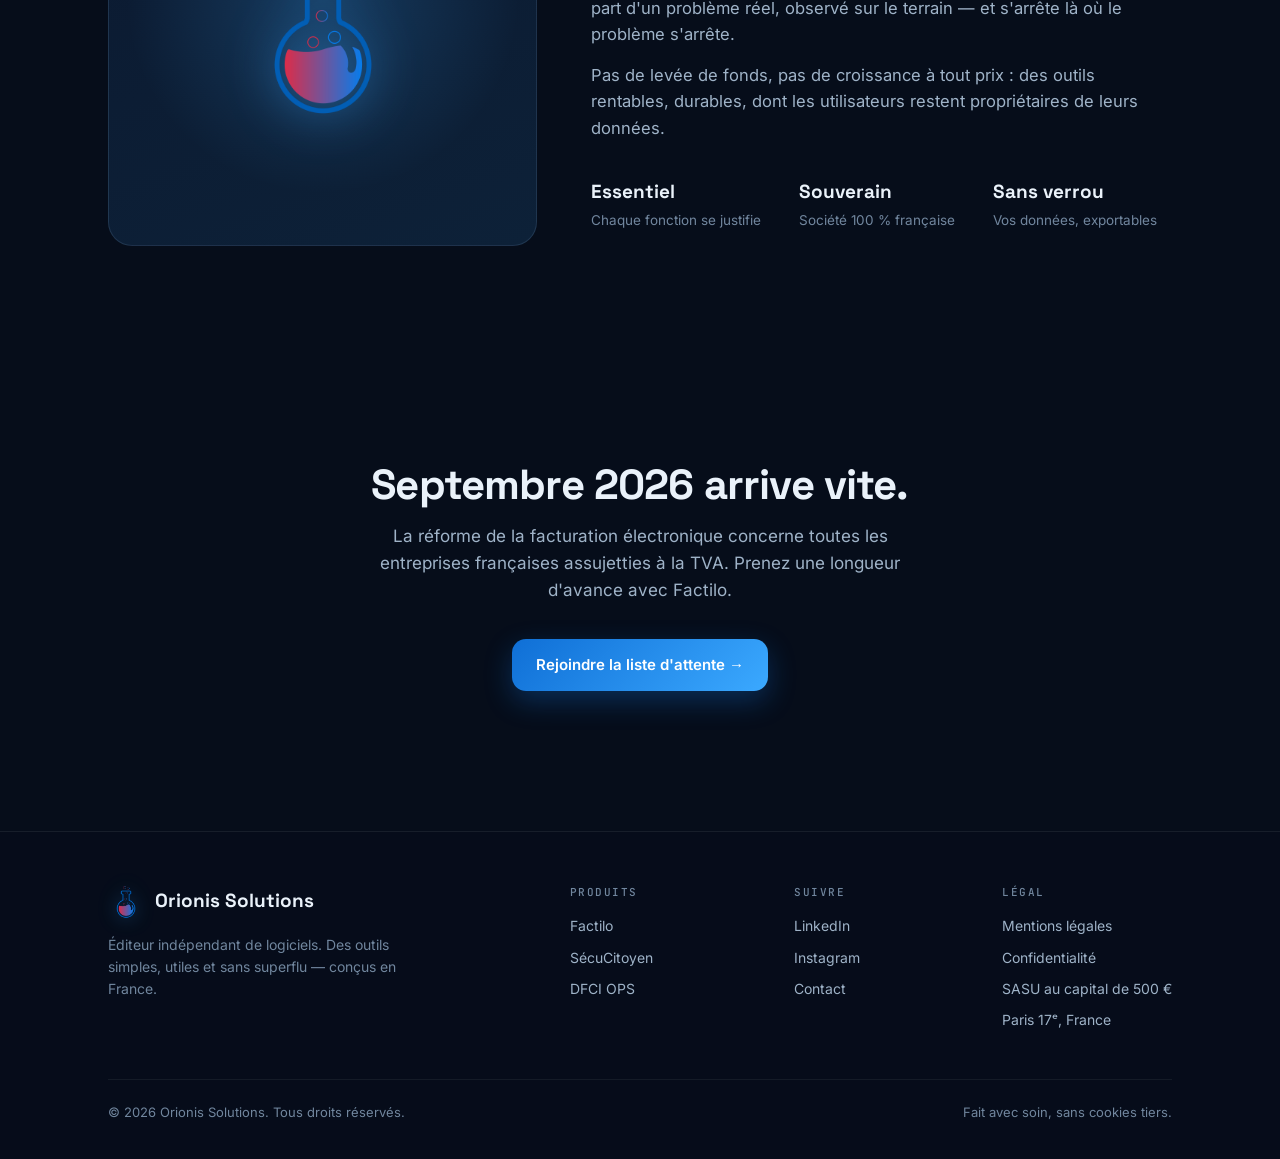
==== commit a313e80d: "modifications de texte" ====
--- a/index.html
+++ b/index.html
@@ -4,14 +4,14 @@
 <meta charset="utf-8">
 <meta name="viewport" content="width=device-width, initial-scale=1">
 <title>Orionis Solutions — Des logiciels simples qui font bien une chose</title>
-<meta name="description" content="Studio indépendant d'édition de logiciels. Éditeur de Factilo (facturation électronique conforme 2026), SécuCitoyen et DFCI OPS. Conçus en France.">
+<meta name="description" content="Éditeur indépendant de logiciels : Factilo (facturation électronique conforme 2026), SécuCitoyen et DFCI OPS. Conçus en France.">
 <link rel="icon" type="image/png" href="images/favicon.png">
 <link rel="apple-touch-icon" href="images/apple-touch-icon.png">
 <link rel="canonical" href="https://orionis-solutions.fr/">
 <meta property="og:type" content="website">
 <meta property="og:site_name" content="Orionis Solutions">
 <meta property="og:title" content="Orionis Solutions — Des logiciels simples qui font bien une chose">
-<meta property="og:description" content="Studio indépendant d'édition de logiciels : Factilo, SécuCitoyen, DFCI OPS. Conçus en France.">
+<meta property="og:description" content="Éditeur indépendant de logiciels : Factilo, SécuCitoyen, DFCI OPS. Conçus en France.">
 <meta property="og:url" content="https://orionis-solutions.fr/">
 <meta property="og:image" content="https://orionis-solutions.fr/images/og-image.png">
 <meta property="og:image:width" content="1200">
@@ -40,7 +40,7 @@
       <nav class="nav-links" id="nav-menu" aria-label="Navigation principale">
         <a href="#factilo">Factilo</a>
         <a href="#apps">Applications</a>
-        <a href="#studio">Le studio</a>
+        <a href="#editeur">L'éditeur</a>
         <a class="btn btn-primary nav-cta" href="https://factilo.fr" target="_blank" rel="noopener">Découvrir Factilo</a>
       </nav>
       <button class="theme-toggle" aria-label="Activer le mode clair">
@@ -58,12 +58,12 @@
 
   <!-- HERO -->
   <div class="hero wrap">
-    <div class="badge"><i></i>Studio indépendant · Conçu en France</div>
+    <div class="badge"><i></i>Éditeur indépendant · Conçu en France</div>
     <h1>Des logiciels simples<br>qui font <em>bien une chose.</em></h1>
     <p>Orionis Solutions édite des outils sans superflu : compréhensibles en cinq minutes, sans engagement caché, au juste prix.</p>
     <div class="hero-ctas">
       <a class="btn btn-primary" href="#factilo">Voir nos produits</a>
-      <a class="btn btn-ghost" href="#studio">Notre philosophie</a>
+      <a class="btn btn-ghost" href="#editeur">Notre philosophie</a>
     </div>
   </div>
 
@@ -168,14 +168,14 @@
     </div>
   </section>
 
-  <!-- STUDIO -->
-  <section id="studio" class="wrap">
+  <!-- ÉDITEUR -->
+  <section id="editeur" class="wrap">
     <div class="studio">
       <div class="studio-visual">
         <img src="images/logo-nobackground.png" alt="Logo Orionis Solutions : une fiole bleue et rouge">
       </div>
       <div>
-        <div class="eyebrow">Le studio</div>
+        <div class="eyebrow">L'éditeur</div>
         <h2>Un éditeur indépendant, pas une usine à fonctionnalités.</h2>
         <p>Orionis Solutions est fondé et dirigé par <strong style="color:var(--txt)">Xavier Robart</strong>. Chaque produit part d'un problème réel, observé sur le terrain — et s'arrête là où le problème s'arrête.</p>
         <p>Pas de levée de fonds, pas de croissance à tout prix : des outils rentables, durables, dont les utilisateurs restent propriétaires de leurs données.</p>
@@ -205,7 +205,7 @@
           <img src="images/logo-nobackground.png" alt="Logo Orionis Solutions">
           <span>Orionis Solutions</span>
         </div>
-        <p>Studio indépendant d'édition de logiciels. Des outils simples, utiles et sans superflu — conçus en France.</p>
+        <p>Éditeur indépendant de logiciels. Des outils simples, utiles et sans superflu — conçus en France.</p>
       </div>
       <div class="foot-col">
         <h4>Produits</h4>
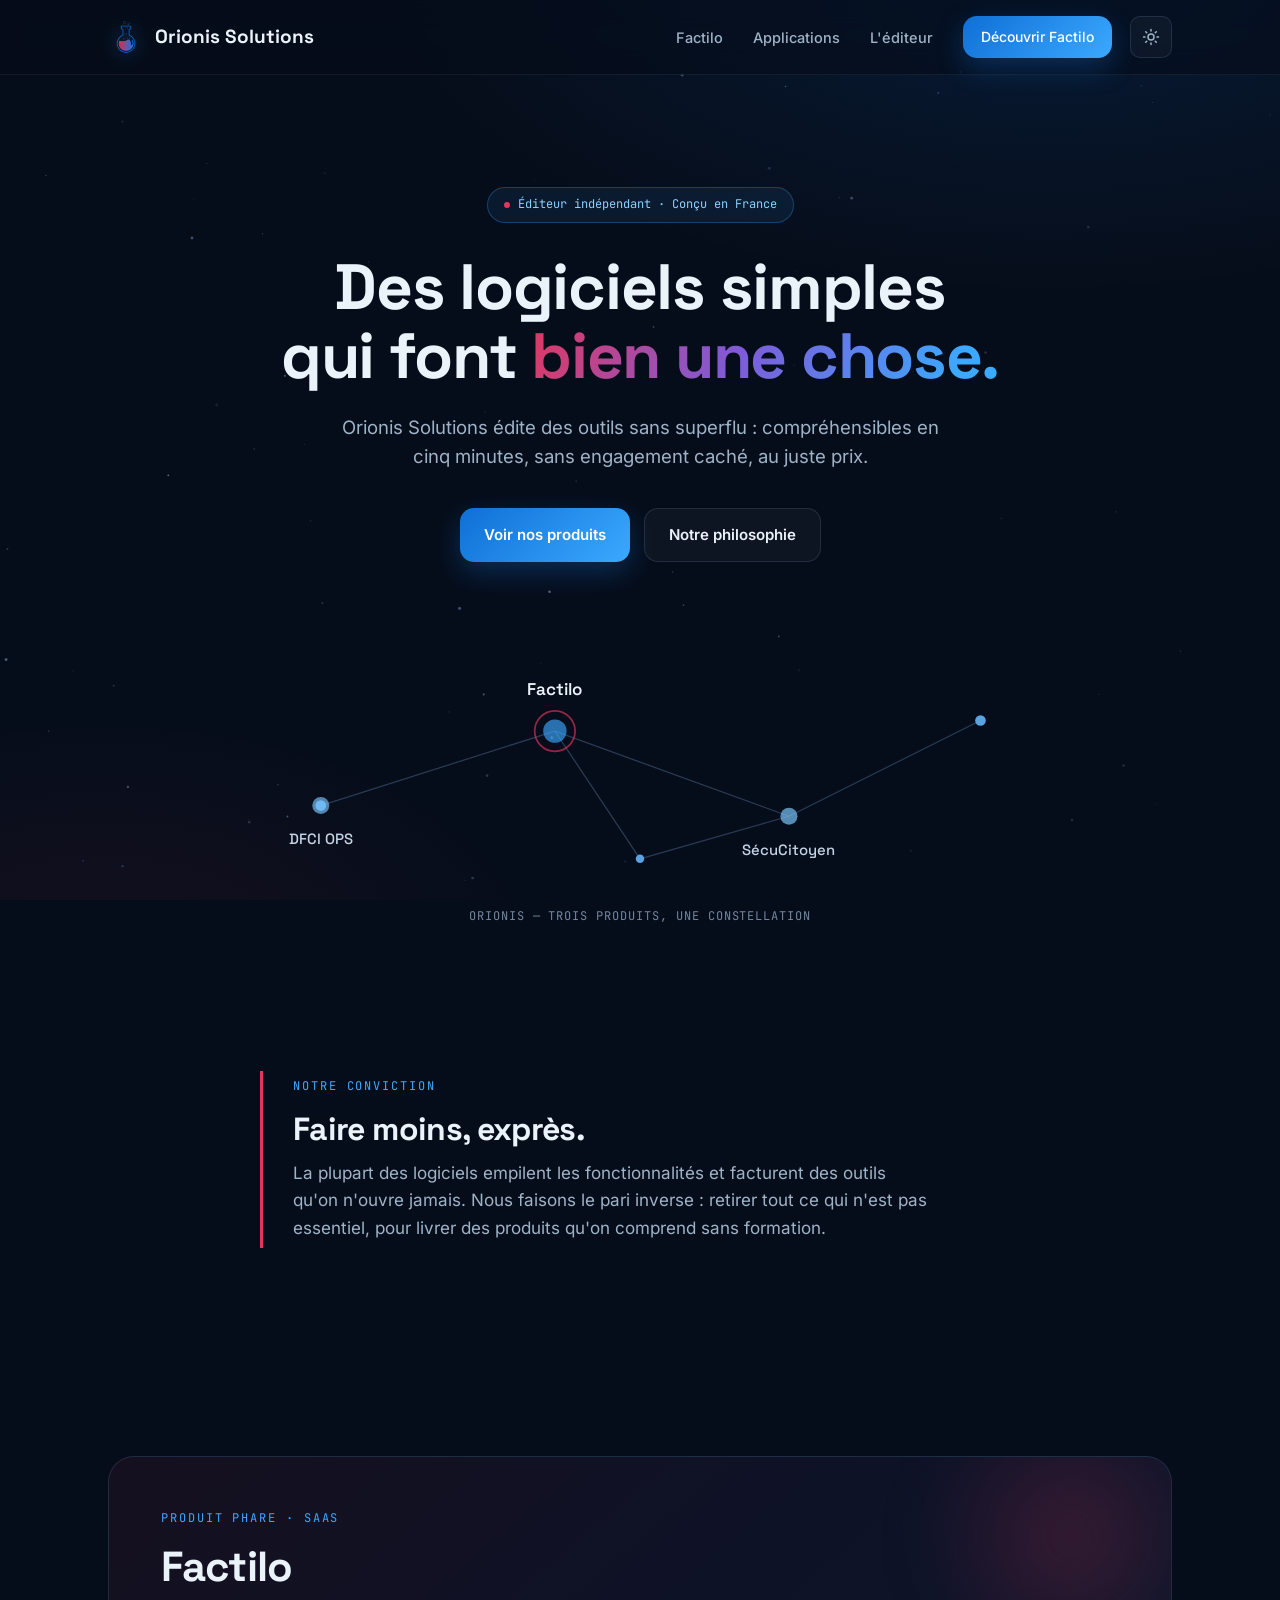
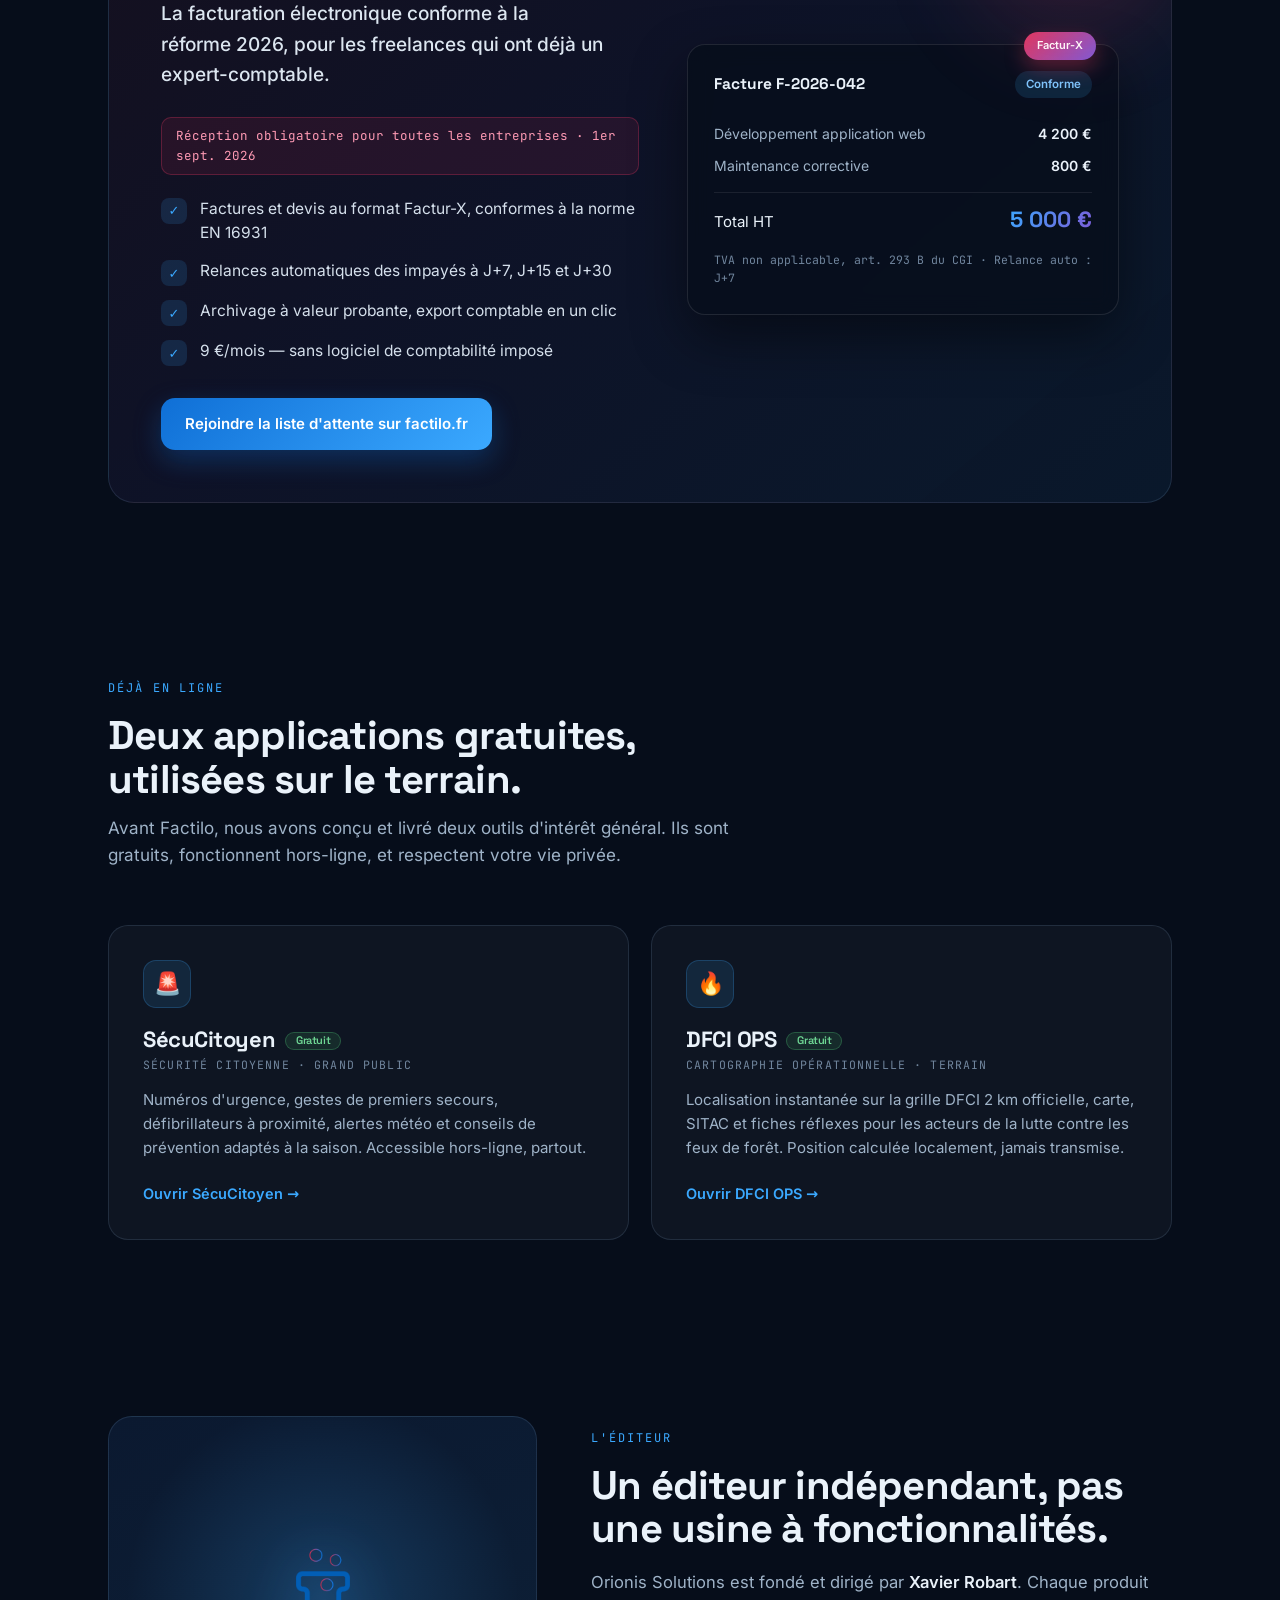
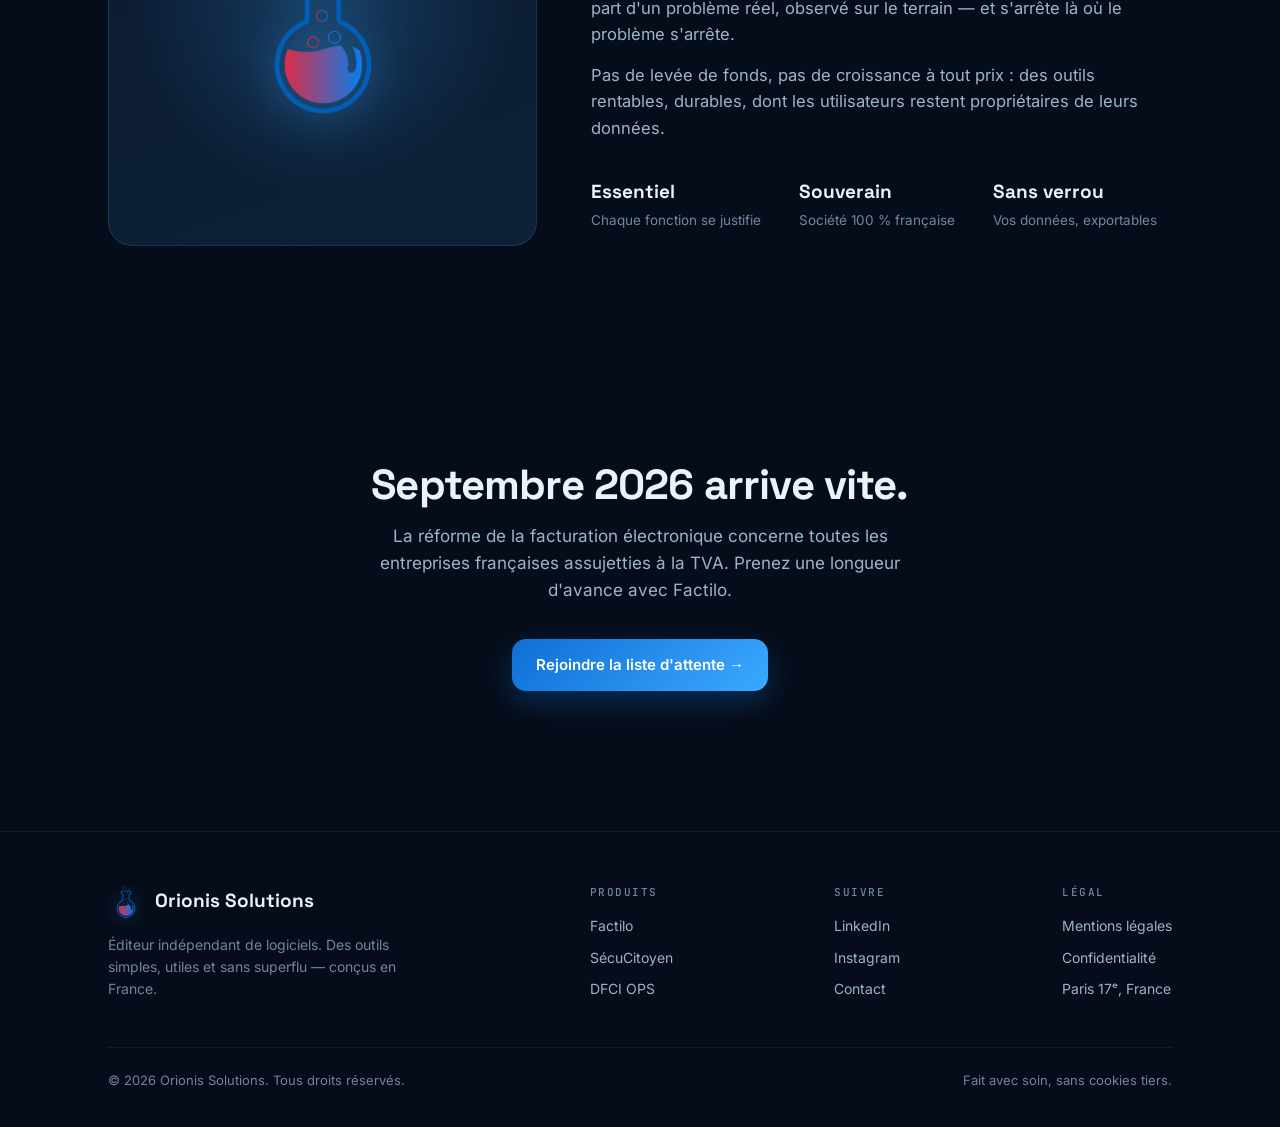
==== commit 35d08e2f: "modif footer" ====
--- a/index.html
+++ b/index.html
@@ -223,7 +223,6 @@
         <h4>Légal</h4>
         <a href="mentions-legales.html">Mentions légales</a>
         <a href="politique-confidentialite.html">Confidentialité</a>
-        <span>SASU au capital de 500 €</span>
         <span>Paris 17ᵉ, France</span>
       </div>
     </div>
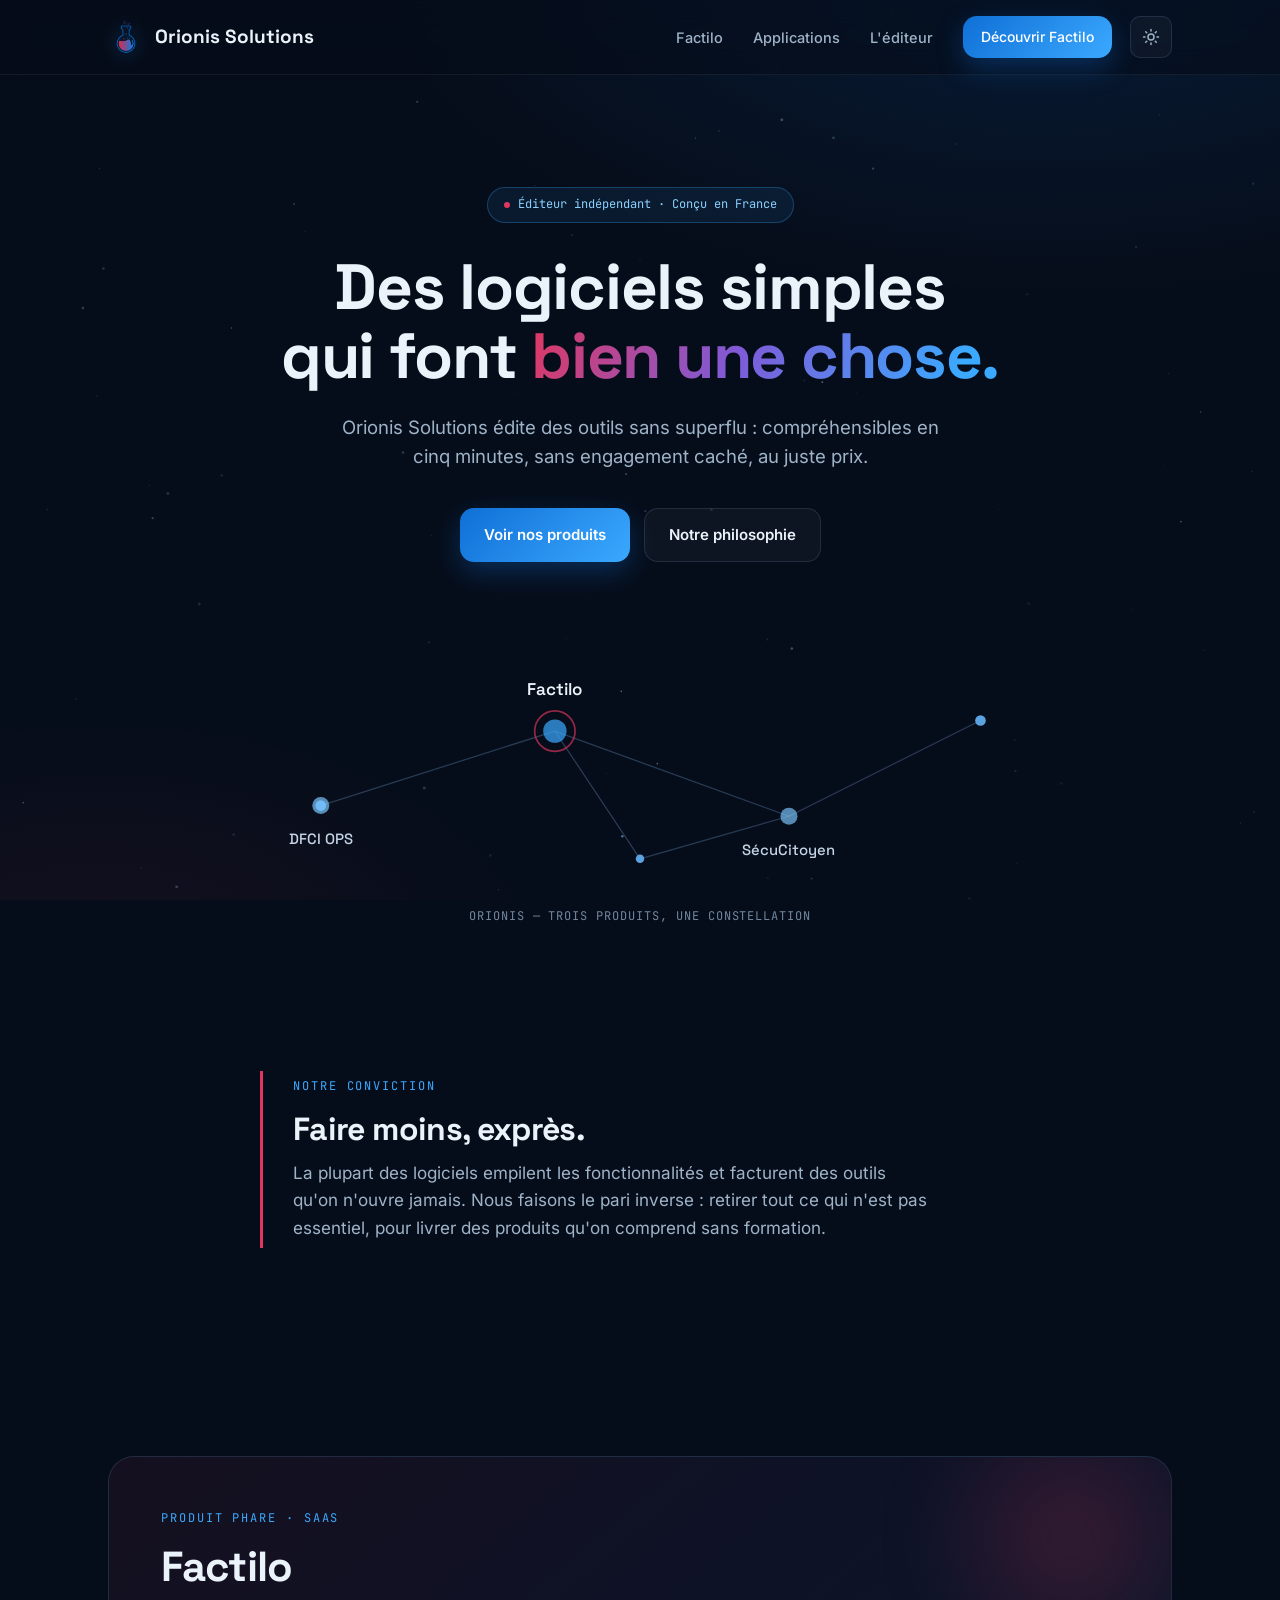
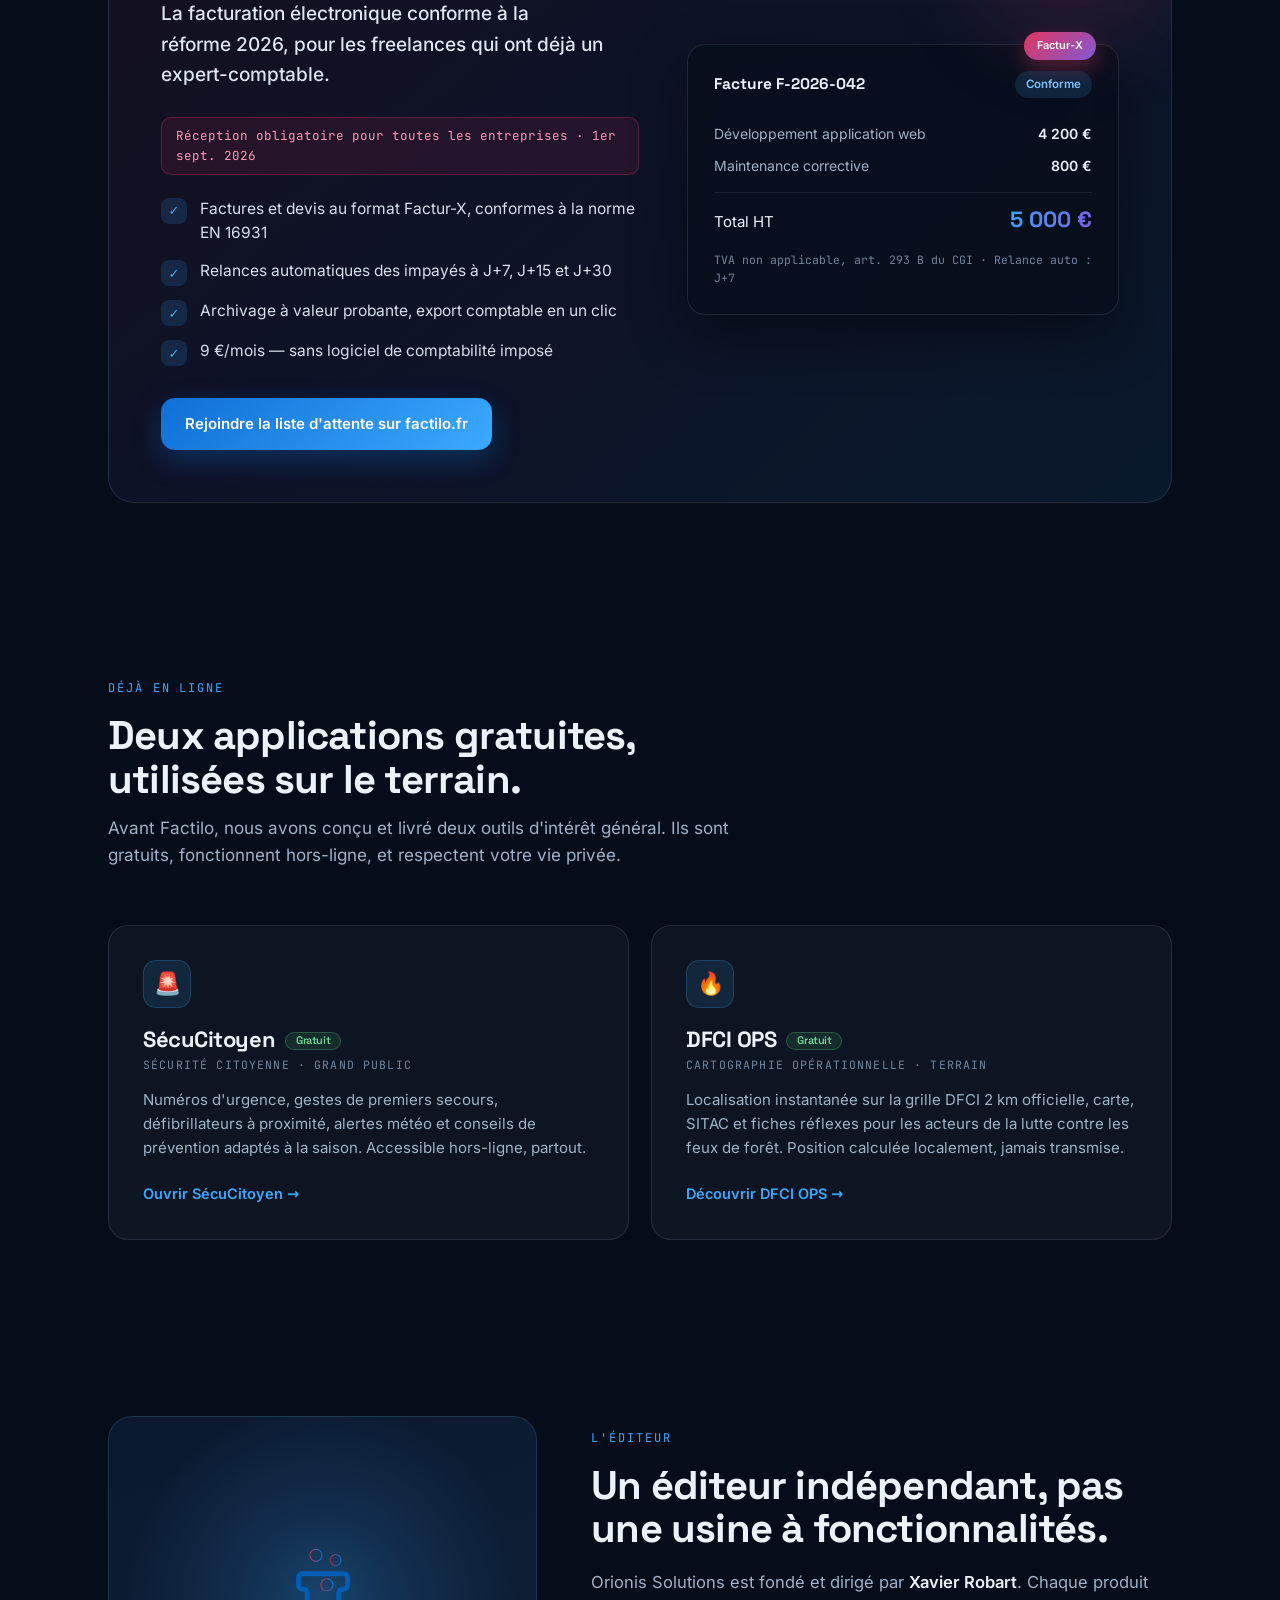
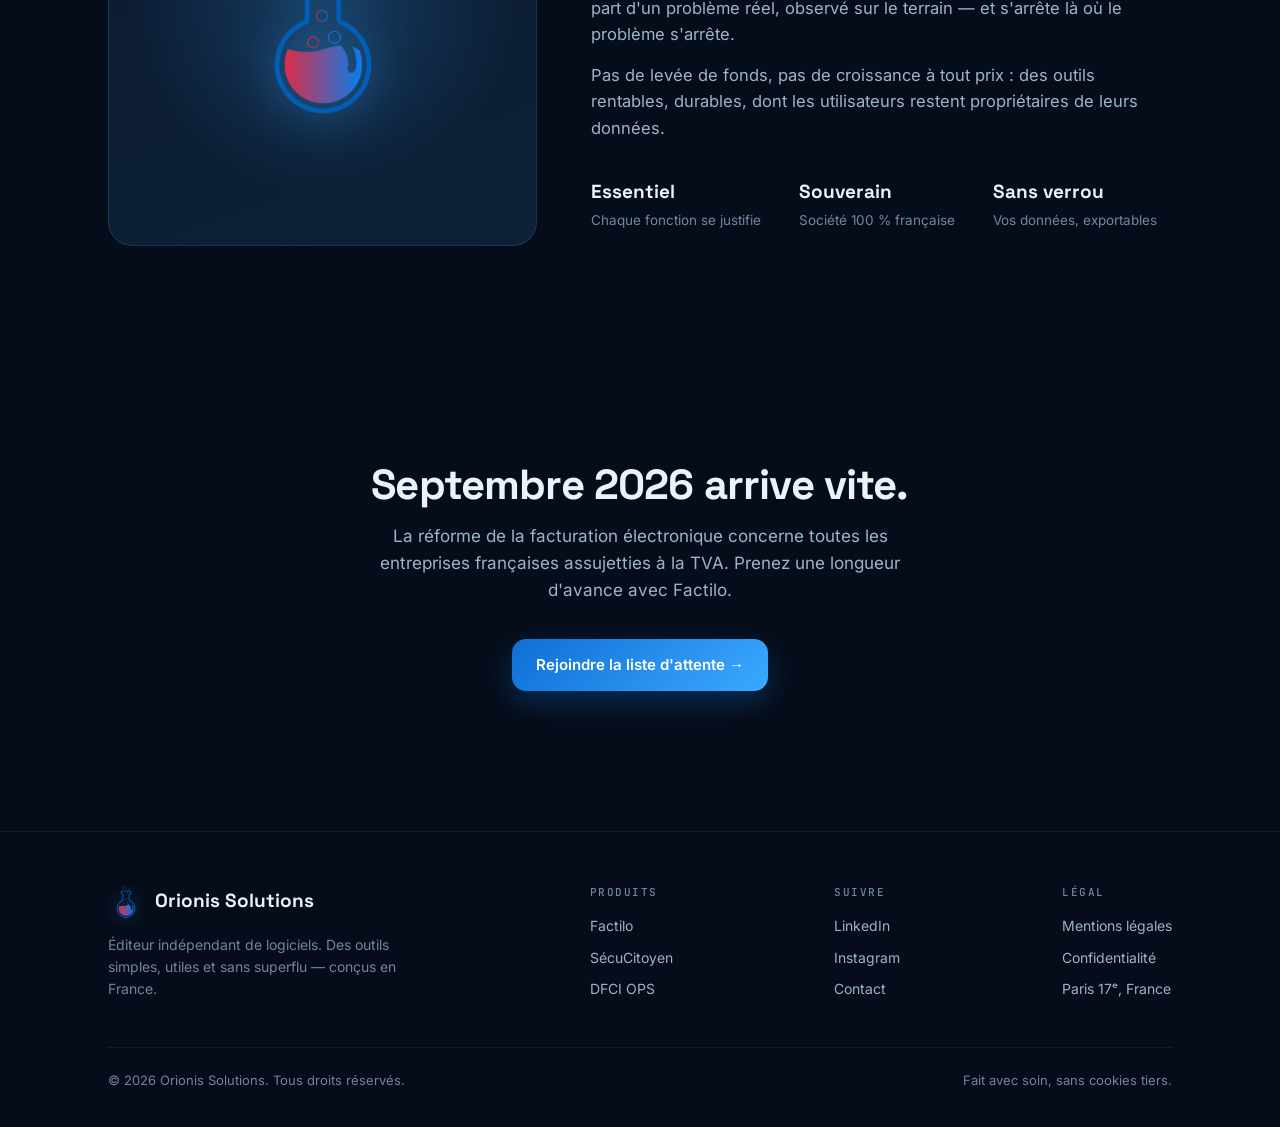
==== commit 1e85d67a: "ajout page application dfci" ====
--- a/index.html
+++ b/index.html
@@ -163,7 +163,7 @@
         <h3>DFCI OPS<span class="free-pill">Gratuit</span></h3>
         <div class="kind">Cartographie opérationnelle · Terrain</div>
         <p>Localisation instantanée sur la grille DFCI 2 km officielle, carte, SITAC et fiches réflexes pour les acteurs de la lutte contre les feux de forêt. Position calculée localement, jamais transmise.</p>
-        <a class="link" href="https://dfci-ops.vercel.app" target="_blank" rel="noopener">Ouvrir DFCI OPS</a>
+        <a class="link" href="pages/dfci-ops.html">Découvrir DFCI OPS</a>
       </article>
     </div>
   </section>
@@ -211,7 +211,7 @@
         <h4>Produits</h4>
         <a href="https://factilo.fr" target="_blank" rel="noopener">Factilo</a>
         <a href="https://secucitoyen.vercel.app" target="_blank" rel="noopener">SécuCitoyen</a>
-        <a href="https://dfci-ops.vercel.app" target="_blank" rel="noopener">DFCI OPS</a>
+        <a href="pages/dfci-ops.html">DFCI OPS</a>
       </div>
       <div class="foot-col">
         <h4>Suivre</h4>
--- a/style.css
+++ b/style.css
@@ -312,6 +312,174 @@
 }
 .to-top.show{opacity:1;pointer-events:auto;transform:none}
 .to-top:hover{color:var(--txt);border-color:rgba(59,169,255,.5)}
+
+/* ---------- Page produit (DFCI OPS) ---------- */
+.prod-hero{max-width:1120px;margin:0 auto;padding:clamp(72px,9vw,104px) 28px clamp(30px,4vw,44px);text-align:center}
+.prod-tag{
+  font-family:'JetBrains Mono',monospace;font-size:13px;
+  letter-spacing:.2em;text-transform:uppercase;color:var(--blue);margin-bottom:20px;
+}
+.prod-hero h1{font-size:clamp(29px,4.4vw,48px);max-width:880px;margin:0 auto 20px;text-wrap:balance}
+.prod-hero .lead{font-size:18px;color:var(--txt-2);max-width:640px;margin:0 auto 26px;text-wrap:pretty}
+.status{
+  display:inline-flex;align-items:center;gap:9px;margin-bottom:28px;
+  max-width:100%;padding:8px 16px;border-radius:20px;
+  background:rgba(80,200,120,.1);border:1px solid rgba(80,200,120,.32);
+  font-family:'JetBrains Mono',monospace;font-size:12.5px;color:#6fd694;
+  line-height:1.5;text-align:left;
+}
+.status i{width:7px;height:7px;border-radius:50%;background:#6fd694;flex:none}
+.specs{display:grid;grid-template-columns:repeat(3,1fr);gap:16px;margin-top:46px;text-align:left}
+.spec{border:1px solid var(--line);background:var(--panel);border-radius:var(--r-md);padding:20px 22px}
+.spec b{
+  display:block;font-family:'JetBrains Mono',monospace;font-size:11.5px;
+  letter-spacing:.13em;text-transform:uppercase;color:var(--blue);margin-bottom:6px;
+}
+.spec span{font-size:14.5px;color:var(--txt-2)}
+
+/* deux colonnes constat / réponse */
+.duo{display:grid;grid-template-columns:1fr 1fr;gap:20px}
+.panel{border:1px solid var(--line);background:var(--panel);border-radius:var(--r-lg);padding:28px 30px}
+.panel h3{font-size:18px;margin-bottom:14px;text-wrap:pretty}
+.panel .eyebrow{margin-bottom:12px}
+.panel ul{list-style:none;display:flex;flex-direction:column;gap:10px}
+.panel li{position:relative;padding-left:20px;font-size:15px;color:var(--txt-2)}
+.panel li::before{
+  content:"";position:absolute;left:0;top:9px;
+  width:6px;height:6px;border-radius:50%;background:var(--blue);
+}
+.panel-ok{border-color:rgba(80,200,120,.28);background:rgba(80,200,120,.05)}
+.panel-ok li::before{background:#6fd694}
+.panel-warn{border-color:rgba(230,160,60,.3);background:rgba(230,160,60,.05)}
+.panel-warn li::before{background:#e0a33c}
+.panel-note{margin-top:14px;font-size:14px;color:var(--txt-3)}
+
+/* chaîne opérationnelle */
+.chain{display:grid;grid-template-columns:repeat(5,1fr);gap:10px;margin-top:34px}
+.chain div{
+  border-radius:12px;padding:18px 10px;text-align:center;
+  border:1px solid var(--line);background:var(--panel);
+}
+.chain div:nth-child(1){background:rgba(15,111,214,.22)}
+.chain div:nth-child(2){background:rgba(15,111,214,.17)}
+.chain div:nth-child(3){background:rgba(15,111,214,.13)}
+.chain div:nth-child(4){background:rgba(15,111,214,.09)}
+.chain div:nth-child(5){background:rgba(15,111,214,.05)}
+.chain b{display:block;font-family:'Space Grotesk',sans-serif;font-size:14px;font-weight:700;margin-bottom:3px}
+.chain span{font-family:'JetBrains Mono',monospace;font-size:11.5px;color:var(--txt-3)}
+.after-note{margin-top:20px;font-size:15px;color:var(--txt-3);max-width:720px}
+
+/* bloc fonctionnalité : mockup + liste */
+.feature{display:grid;grid-template-columns:.8fr 1.2fr;gap:52px;align-items:center}
+.feature.rev{grid-template-columns:1.2fr .8fr}
+.flist{display:flex;flex-direction:column;gap:18px}
+.flist div b{display:block;font-family:'Space Grotesk',sans-serif;font-size:16.5px;font-weight:600;margin-bottom:3px}
+.flist div span{font-size:15px;color:var(--txt-2)}
+.callout{
+  margin-top:34px;border-left:3px solid var(--red);
+  background:rgba(225,55,95,.06);border-radius:0 var(--r-md) var(--r-md) 0;
+  padding:18px 24px;
+}
+.callout b{
+  display:block;font-family:'JetBrains Mono',monospace;font-size:11.5px;
+  letter-spacing:.13em;text-transform:uppercase;color:#ff9ab4;margin-bottom:6px;
+}
+.callout p{font-size:15.5px;color:var(--txt);font-weight:500}
+
+/* captures d'écran de l'application */
+.shot{
+  display:block;width:100%;max-width:290px;height:auto;margin:0 auto;
+  filter:drop-shadow(0 26px 58px rgba(0,0,0,.5));
+}
+.shots{display:grid;grid-template-columns:1fr 1fr;gap:30px;margin-bottom:38px}
+.shot-cap{
+  text-align:center;margin-top:16px;
+  font-family:'JetBrains Mono',monospace;font-size:11.5px;
+  letter-spacing:.1em;text-transform:uppercase;color:var(--txt-3);
+}
+.prod-logo{display:block;width:min(290px,66vw);height:auto;margin:0 auto 26px}
+.prod-logo-light{display:none}
+[data-theme="light"] .prod-logo-dark{display:none}
+[data-theme="light"] .prod-logo-light{display:block}
+
+/* frise horaire */
+.timeline{display:grid;grid-template-columns:repeat(5,1fr);gap:10px;margin-top:34px}
+.timeline div{
+  border-radius:12px;padding:16px 10px;text-align:center;
+  border:1px solid var(--line);background:var(--panel);
+}
+.timeline b{
+  display:block;font-family:'JetBrains Mono',monospace;font-size:16px;
+  color:var(--blue);margin-bottom:4px;
+}
+.timeline span{font-size:12.5px;color:var(--txt-2)}
+
+/* chiffres de fiabilité */
+.stats{display:grid;grid-template-columns:1fr 1fr;gap:20px}
+.stat{border:1px solid var(--line);background:var(--panel);border-radius:var(--r-lg);padding:28px 30px}
+.stat strong{
+  display:block;font-family:'Space Grotesk',sans-serif;
+  font-size:clamp(30px,4.2vw,42px);font-weight:700;line-height:1;margin-bottom:10px;
+  background:linear-gradient(120deg,var(--blue),#7e5bd8);
+  -webkit-background-clip:text;background-clip:text;-webkit-text-fill-color:transparent;
+}
+.stat b{
+  display:block;font-family:'JetBrains Mono',monospace;font-size:11.5px;
+  letter-spacing:.13em;text-transform:uppercase;color:var(--txt-3);margin-bottom:8px;
+}
+.stat span{font-size:15px;color:var(--txt-2)}
+
+/* périmètre assumé */
+.notlist{list-style:none;display:flex;flex-direction:column;gap:11px;margin-bottom:22px}
+.notlist li{position:relative;padding-left:32px;font-size:15.5px;color:var(--txt-2)}
+.notlist li::before{
+  content:"✕";position:absolute;left:0;top:0;
+  width:22px;height:22px;border-radius:7px;
+  display:grid;place-items:center;font-size:11px;font-weight:700;
+  background:rgba(225,55,95,.13);color:#ff9ab4;
+}
+
+/* rôles */
+.roles{border:1px solid var(--line);border-radius:var(--r-lg);overflow:hidden}
+.role{display:grid;grid-template-columns:280px 1fr;gap:24px;padding:17px 26px}
+.role:nth-child(odd){background:var(--panel)}
+.role b{font-family:'Space Grotesk',sans-serif;font-size:15.5px;font-weight:600}
+.role span{font-size:15px;color:var(--txt-2)}
+
+/* déploiement */
+.deploy{display:grid;grid-template-columns:repeat(3,1fr);gap:18px}
+.deploy div{border:1px solid var(--line);background:var(--panel);border-radius:var(--r-md);padding:24px}
+.deploy b{
+  display:block;font-family:'JetBrains Mono',monospace;font-size:11.5px;
+  letter-spacing:.13em;text-transform:uppercase;color:var(--blue);margin-bottom:8px;
+}
+.deploy span{font-size:14.5px;color:var(--txt-2)}
+
+/* sources */
+.sources{
+  max-width:1120px;margin:0 auto;padding:0 28px clamp(56px,7vw,80px);
+}
+.sources div{border-top:1px solid var(--line);padding-top:22px}
+.sources h4{
+  font-family:'JetBrains Mono',monospace;font-size:11px;font-weight:500;
+  letter-spacing:.14em;text-transform:uppercase;color:var(--txt-3);margin-bottom:10px;
+}
+.sources p{font-size:13.5px;color:var(--txt-3);max-width:900px}
+
+@media(max-width:860px){
+  .duo,.stats{grid-template-columns:1fr}
+  .feature,.feature.rev{grid-template-columns:1fr;gap:36px}
+  .feature.rev > *:first-child{order:2}
+  .specs,.deploy{grid-template-columns:1fr}
+  .chain,.timeline{grid-template-columns:repeat(2,1fr)}
+  .role{grid-template-columns:1fr;gap:4px}
+}
+@media(max-width:560px){
+  .shots{grid-template-columns:1fr;gap:38px}
+}
+@media(max-width:480px){
+  .chain,.timeline{grid-template-columns:1fr}
+}
 
 /* ---------- Pages légales ---------- */
 .back-link{color:var(--txt-2);font-size:14.5px;font-weight:500;transition:color .15s}
@@ -390,6 +558,21 @@
 [data-theme="light"] .foot-legal{border-top-color:rgba(16,60,120,.08)}
 [data-theme="light"] .to-top{background:rgba(243,246,251,.85)}
 [data-theme="light"] .legal mark{background:rgba(225,55,95,.1);color:#a2183d}
+[data-theme="light"] .status{background:rgba(22,140,75,.09);border-color:rgba(22,140,75,.32);color:#177a45}
+[data-theme="light"] .status i{background:#177a45}
+[data-theme="light"] .panel-ok{background:rgba(22,140,75,.06);border-color:rgba(22,140,75,.25)}
+[data-theme="light"] .panel-ok li::before{background:#177a45}
+[data-theme="light"] .panel-warn{background:rgba(190,120,20,.07);border-color:rgba(190,120,20,.28)}
+[data-theme="light"] .panel-warn li::before{background:#a9701a}
+[data-theme="light"] .callout{background:rgba(225,55,95,.07)}
+[data-theme="light"] .callout b{color:#a2183d}
+[data-theme="light"] .notlist li::before{background:rgba(225,55,95,.1);color:#a2183d}
+[data-theme="light"] .device{box-shadow:0 28px 64px rgba(30,60,110,.28)}
+[data-theme="light"] .chain div:nth-child(1){background:rgba(15,111,214,.16)}
+[data-theme="light"] .chain div:nth-child(2){background:rgba(15,111,214,.12)}
+[data-theme="light"] .chain div:nth-child(3){background:rgba(15,111,214,.09)}
+[data-theme="light"] .chain div:nth-child(4){background:rgba(15,111,214,.06)}
+[data-theme="light"] .chain div:nth-child(5){background:rgba(15,111,214,.035)}
 @media(max-width:720px){
   [data-theme="light"] .nav-links{background:rgba(243,246,251,.97)}
 }
